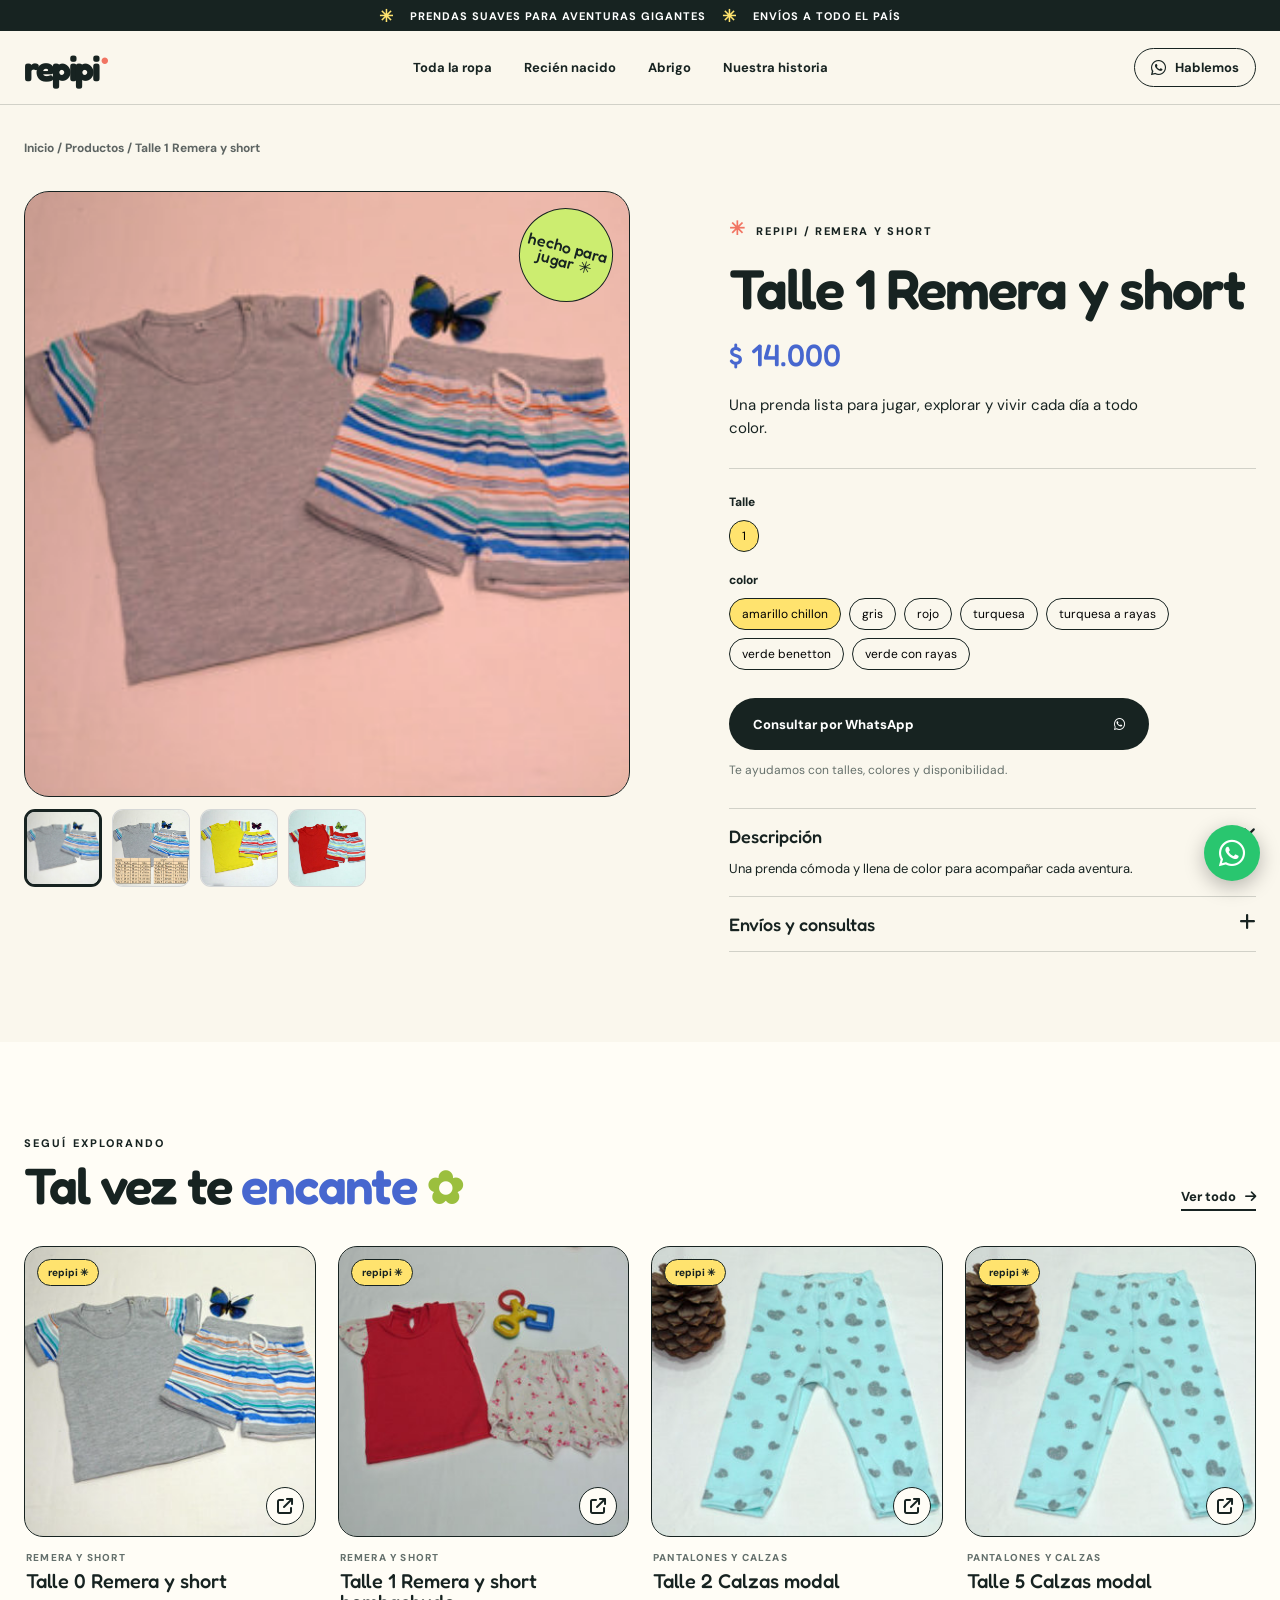
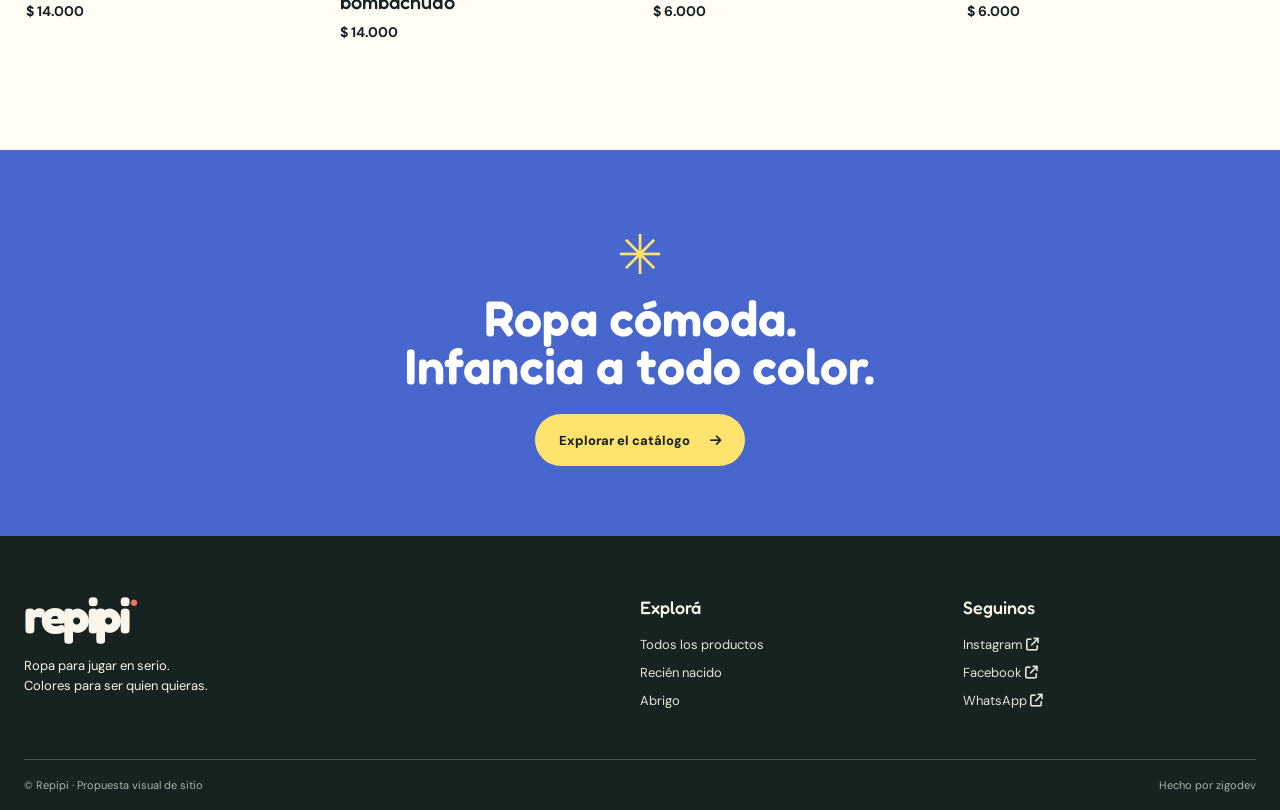
==== producto.html @ 1d5a25e4 "Build playful Repipi storefront prototype" ====
<!doctype html><html lang="es"><head><meta charset="utf-8"><meta name="viewport" content="width=device-width, initial-scale=1"><meta name="description" content="Descubrí cada detalle de los productos Repipi, indumentaria cómoda y divertida para los más peques."><meta property="og:title" content="Detalle de producto · Repipi"><title>Detalle de producto · Repipi</title><link rel="preconnect" href="https://fonts.googleapis.com"><link rel="preconnect" href="https://fonts.gstatic.com" crossorigin><link href="https://fonts.googleapis.com/css2?family=DM+Sans:wght@400;500;600;700&family=Fredoka:wght@400;500;600;700&display=swap" rel="stylesheet"><link rel="stylesheet" href="https://cdnjs.cloudflare.com/ajax/libs/font-awesome/6.6.0/css/all.min.css"><link rel="stylesheet" href="styles.css"><script src="products.js" defer></script><script src="main.js" defer></script></head><body data-page="product">
<div class="announcement"><span>✳</span> Prendas suaves para aventuras gigantes <span>✳</span> Envíos a todo el país</div><header class="site-header"><a class="wordmark" href="index.html" aria-label="Repipi, inicio">repipi<span>●</span></a><nav class="desktop-nav" aria-label="Navegación principal"><a href="productos.html">Toda la ropa</a><a href="productos.html?categoria=Recién%20nacido">Recién nacido</a><a href="productos.html?categoria=Abrigo">Abrigo</a><a href="index.html#nosotros">Nuestra historia</a></nav><div class="header-actions"><a class="header-whatsapp" href="https://wa.me/5491153770927" target="_blank" rel="noopener noreferrer"><i class="fa-brands fa-whatsapp" aria-hidden="true"></i><span>Hablemos</span></a><button class="menu-toggle" type="button" aria-label="Abrir menú" aria-expanded="false"><i class="fa-solid fa-bars" aria-hidden="true"></i></button></div></header><nav class="mobile-nav" aria-label="Menú móvil" hidden><a href="productos.html">Toda la ropa</a><a href="productos.html?categoria=Recién%20nacido">Recién nacido</a><a href="productos.html?categoria=Abrigo">Abrigo</a><a href="index.html#nosotros">Nuestra historia</a></nav>
<main><section class="product-detail wrap"><p class="breadcrumbs fade-in"><a href="index.html">Inicio</a> / <a href="productos.html">Productos</a> / <span id="crumb-name">Detalle</span></p><div class="detail-layout"><div class="detail-gallery fade-in"><div class="main-image-frame"><img id="main-product-image" src="assets/hero-conjunto.jpg" alt="Producto Repipi"><span class="gallery-sticker">hecho para<br>jugar ✳</span></div><div class="thumb-row" id="gallery-thumbs"></div></div><div class="detail-copy fade-in"><div class="detail-eyebrow"><span>✳</span> REPIPI / <span id="product-category">BEBÉS</span></div><h1 id="product-name">Conjunto remera y short</h1><p class="detail-price" id="product-price">$14.000</p><p class="detail-intro">Una prenda lista para jugar, explorar y vivir cada día a todo color.</p><div id="product-options" class="product-options"></div><div class="detail-actions"><a class="btn btn-dark" id="inquire-link" href="https://wa.me/5491153770927" target="_blank" rel="noopener noreferrer">Consultar por WhatsApp <i class="fa-brands fa-whatsapp" aria-hidden="true"></i></a><p>Te ayudamos con talles, colores y disponibilidad.</p></div><div class="detail-accordions"><details open><summary>Descripción <i class="fa-solid fa-plus" aria-hidden="true"></i></summary><p id="product-description">Prenda cómoda y colorida para los más peques.</p></details><details><summary>Envíos y consultas <i class="fa-solid fa-plus" aria-hidden="true"></i></summary><p>Consultanos por WhatsApp para conocer las opciones de envío a todo el país y confirmar disponibilidad.</p></details></div></div></div></section><section class="related-section section-pad"><div class="wrap"><div class="section-heading fade-in"><div><p class="eyebrow">SEGUÍ EXPLORANDO</p><h2>Tal vez te <span>encante</span> <span class="asterisk">✿</span></h2></div><a class="text-link" href="productos.html">Ver todo <i class="fa-solid fa-arrow-right" aria-hidden="true"></i></a></div><div class="product-grid related-grid" id="related-products"></div></div></section><section class="product-cta"><div class="wrap fade-in"><span>✳</span><h2>Ropa cómoda.<br>Infancia a todo color.</h2><a class="btn btn-yellow" href="productos.html">Explorar el catálogo <i class="fa-solid fa-arrow-right" aria-hidden="true"></i></a></div></section></main>
<footer class="site-footer"><div class="wrap footer-main"><div><a class="wordmark footer-wordmark" href="index.html">repipi<span>●</span></a><p>Ropa para jugar en serio.<br>Colores para ser quien quieras.</p></div><div><strong>Explorá</strong><a href="productos.html">Todos los productos</a><a href="productos.html?categoria=Recién%20nacido">Recién nacido</a><a href="productos.html?categoria=Abrigo">Abrigo</a></div><div><strong>Seguinos</strong><a href="https://www.instagram.com/repipibebes/" target="_blank" rel="noopener noreferrer">Instagram <i class="fa-solid fa-arrow-up-right-from-square" aria-hidden="true"></i></a><a href="https://www.facebook.com/repipibebes/" target="_blank" rel="noopener noreferrer">Facebook <i class="fa-solid fa-arrow-up-right-from-square" aria-hidden="true"></i></a><a href="https://wa.me/5491153770927" target="_blank" rel="noopener noreferrer">WhatsApp <i class="fa-solid fa-arrow-up-right-from-square" aria-hidden="true"></i></a></div></div><div class="wrap footer-bottom"><span>© Repipi · Propuesta visual de sitio</span><span>Hecho por <a href="https://zigodev.com.ar" target="_blank" rel="noopener noreferrer">zigodev</a></span></div></footer><a class="floating-wa" href="https://wa.me/5491153770927" target="_blank" rel="noopener noreferrer" aria-label="Consultar a Repipi por WhatsApp"><i class="fa-brands fa-whatsapp" aria-hidden="true"></i></a></body></html>
---- styles.css ----
:root{--ink:#172321;--cream:#faf7ed;--paper:#fffdf6;--coral:#f17462;--pink:#ffc5bc;--yellow:#ffe36e;--lime:#cced70;--aqua:#a8e7e2;--blue:#4767cf;--line:rgba(23,35,33,.18);--font-display:'Fredoka',sans-serif;--font-body:'DM Sans',sans-serif}*{box-sizing:border-box}html{scroll-behavior:smooth}body{margin:0;background:var(--cream);color:var(--ink);font-family:var(--font-body);overflow-x:hidden}img{display:block;max-width:100%}a{color:inherit;text-decoration:none}button,input,select{font:inherit}button{cursor:pointer}h1,h2,h3,p{margin-top:0}.wrap{width:min(100% - 48px,1280px);margin-inline:auto}.sr-only{position:absolute;width:1px;height:1px;padding:0;margin:-1px;overflow:hidden;clip:rect(0,0,0,0);white-space:nowrap;border:0}.announcement{height:31px;display:flex;align-items:center;justify-content:center;gap:16px;background:var(--ink);color:#fff;font-size:11px;font-weight:700;letter-spacing:.09em;text-transform:uppercase}.announcement span{color:var(--yellow);font-size:17px}.site-header{height:74px;display:flex;align-items:center;justify-content:space-between;padding:0 max(24px,calc((100vw - 1280px)/2));background:var(--cream);position:relative;z-index:30;border-bottom:1px solid var(--line)}.wordmark{font:700 35px/.8 var(--font-display);letter-spacing:-.07em}.wordmark span{color:var(--coral);font-size:15px;vertical-align:top;margin-left:2px}.desktop-nav{display:flex;gap:32px;align-items:center}.desktop-nav a{font-size:13px;font-weight:700;transition:color .2s}.desktop-nav a:hover,.desktop-nav a.active{color:#db5c4f}.header-actions{display:flex;align-items:center;gap:18px}.header-whatsapp{border:1.5px solid var(--ink);padding:10px 16px;border-radius:100px;display:flex;gap:9px;align-items:center;font-size:13px;font-weight:700;transition:background .2s,color .2s}.header-whatsapp:hover{background:var(--ink);color:#fff}.header-whatsapp i{font-size:17px}.menu-toggle{display:none;border:0;background:none;font-size:22px;padding:6px}.mobile-nav{display:none}.hero{background:#f8f5e9}.hero-main{min-height:min(620px,calc(100svh - 146px));display:grid;grid-template-columns:52% 48%;align-items:center;position:relative}.hero-copy{position:relative;z-index:2;padding:25px 0 40px}.eyebrow{font-weight:800;letter-spacing:.19em;font-size:11px;margin-bottom:22px}.spark{font-size:23px;color:var(--coral);vertical-align:middle;margin-right:7px}.hero h1{font:600 78px/.93 var(--font-display);letter-spacing:-.045em;margin:0 0 22px}.hero h1 em{font-style:normal;color:var(--coral);position:relative}.hero h1 em:after{content:'';position:absolute;left:0;right:0;bottom:1px;border-bottom:5px solid var(--ink);border-radius:50%;transform:rotate(-3deg)}.hero-period{color:var(--blue)}.hero-desc{max-width:440px;font-size:17px;line-height:1.48;margin-bottom:25px}.hero-buttons{display:flex;align-items:center;gap:27px}.btn{min-height:52px;padding:0 24px;border-radius:100px;display:inline-flex;align-items:center;justify-content:center;gap:20px;font-size:13px;font-weight:800;white-space:nowrap;transition:transform .2s,box-shadow .2s}.btn:hover{transform:translateY(-3px);box-shadow:0 6px 0 rgba(23,35,33,.17)}.btn-dark{background:var(--ink);color:#fff}.btn-outline{border:2px solid var(--ink)}.btn-yellow{background:var(--yellow);color:var(--ink)}.text-link{font-size:13px;font-weight:800;border-bottom:2px solid var(--ink);padding-bottom:4px;display:inline-flex;gap:9px;align-items:center}.text-link:hover{color:#db5c4f;border-color:#db5c4f}.hero-art{height:100%;min-height:500px;position:relative;isolation:isolate}.sunburst{position:absolute;inset:8% 5% 8% 4%;background:var(--lime);border-radius:51% 49% 48% 52%/45% 55% 45% 55%;transform:rotate(-12deg)}.sunburst:before{content:'';position:absolute;inset:17px;border:2px dashed var(--ink);border-radius:inherit;opacity:.35}.hero-photo{position:absolute;background:white;padding:12px 12px 38px;box-shadow:11px 13px 0 var(--ink);border:2px solid var(--ink);z-index:1}.hero-photo img{width:100%;height:100%;object-fit:cover}.hero-photo-main{width:54%;height:61%;top:11%;left:16%;transform:rotate(-8deg)}.hero-photo-small{width:34%;height:42%;top:36%;right:5%;transform:rotate(11deg)}.round-sticker{position:absolute;z-index:3;width:128px;height:128px;display:flex;align-items:center;justify-content:center;flex-direction:column;text-align:center;border:2px solid var(--ink);border-radius:50%;background:var(--yellow);bottom:9%;left:9%;transform:rotate(-15deg);font:500 17px/1.02 var(--font-display)}.round-sticker strong{font-size:20px}.round-sticker span{color:var(--coral)}.hero-orbit{position:absolute;z-index:4;font:700 76px/1 var(--font-display)}.orbit-one{color:var(--coral);top:5%;right:6%;transform:rotate(20deg)}.orbit-two{color:var(--blue);bottom:2%;right:25%;font-size:50px}.ticker{height:42px;background:var(--coral);border-block:2px solid var(--ink);overflow:hidden;display:flex;align-items:center}.ticker-track{display:flex;width:max-content;animation:marquee 30s linear infinite}.ticker-copy{flex:none;white-space:nowrap;font:600 18px/1 var(--font-display);letter-spacing:.08em}.ticker-copy span{margin:0 23px;color:var(--yellow)}@keyframes marquee{to{transform:translateX(-50%)}}.section-pad{padding-block:94px}.section-heading{display:flex;justify-content:space-between;align-items:end;gap:20px;margin-bottom:35px}.section-heading .eyebrow{margin-bottom:10px}.section-heading h2,.catalog-top h2{font:600 51px/1 var(--font-display);letter-spacing:-.035em;margin:0}.section-heading h2 span:not(.asterisk){color:var(--blue)}.asterisk{font-size:45px;color:#9bbf3e}.asterisk.coral{color:var(--coral)}.category-section{background:var(--paper)}.category-grid{display:grid;grid-template-columns:repeat(4,1fr);gap:15px}.category-card{height:280px;border:2px solid var(--ink);border-radius:22px;padding:21px;position:relative;overflow:hidden;transition:transform .25s,box-shadow .25s}.category-card:hover{transform:translateY(-7px) rotate(-1deg);box-shadow:6px 7px 0 var(--ink)}.cat-bebes{background:var(--aqua)}.cat-nacido{background:var(--pink)}.cat-abrigo{background:var(--lime)}.cat-accesorios{background:var(--yellow)}.category-number{font-size:11px;font-weight:800}.category-icon{position:absolute;font:600 153px/1 var(--font-display);right:2px;top:34px;opacity:.55;transform:rotate(-14deg)}.category-name{position:absolute;bottom:22px;left:20px;font:600 37px/.9 var(--font-display);letter-spacing:-.03em}.category-arrow{position:absolute;right:19px;bottom:22px;border:1.5px solid var(--ink);width:32px;height:32px;border-radius:50%;display:grid;place-items:center;font-size:12px}.featured-section{background:#f4f0e3}.section-sidecopy{font-size:14px;line-height:1.4;margin:0}.product-grid{display:grid;grid-template-columns:repeat(4,1fr);gap:22px}.product-card{min-width:0}.product-media{aspect-ratio:1/1;position:relative;border-radius:19px;overflow:hidden;border:1.5px solid var(--ink);background:var(--paper);transition:transform .25s,box-shadow .25s}.product-card:hover .product-media{transform:translateY(-5px);box-shadow:5px 6px 0 var(--ink)}.product-media img{width:100%;height:100%;object-fit:contain;mix-blend-mode:multiply}.product-badge{position:absolute;z-index:1;top:12px;left:12px;border-radius:100px;background:var(--yellow);font-size:10px;font-weight:800;padding:6px 10px;border:1px solid var(--ink)}.product-quick{position:absolute;right:11px;bottom:11px;width:38px;height:38px;border:1.5px solid var(--ink);background:var(--paper);border-radius:50%;display:grid;place-items:center;transition:background .2s}.product-card:hover .product-quick{background:var(--yellow)}.product-info{padding:14px 2px}.product-info small{display:block;text-transform:uppercase;letter-spacing:.12em;font-size:10px;font-weight:800;color:#64706c;margin-bottom:7px}.product-info h3{font:500 20px/1.05 var(--font-display);margin-bottom:8px}.product-info strong{font-size:14px}.center-cta{text-align:center;margin-top:30px}.manifesto{background:var(--aqua)}.manifesto-layout{display:grid;grid-template-columns:1fr 1fr;gap:10%;align-items:center}.manifesto-art{height:525px;position:relative;display:flex;align-items:center;justify-content:center}.manifesto-art:before{content:'';position:absolute;width:82%;height:84%;background:var(--yellow);border-radius:53% 47% 64% 36%;border:2px solid var(--ink);transform:rotate(-8deg)}.manifesto-art img{position:relative;width:73%;height:70%;object-fit:cover;border:2px solid var(--ink);border-radius:18px;transform:rotate(6deg);box-shadow:11px 12px 0 var(--ink)}.manifesto-splash{position:absolute;font:600 130px/1 var(--font-display);top:0;left:0;color:var(--blue);z-index:3}.manifesto-label{position:absolute;z-index:3;background:var(--coral);border:2px solid var(--ink);padding:15px 17px;bottom:25px;left:5%;transform:rotate(-8deg);font:500 20px/1 var(--font-display)}.manifesto-label span{color:var(--yellow)}.manifesto-copy h2{font:600 64px/.94 var(--font-display);letter-spacing:-.04em;margin-bottom:27px}.manifesto-copy h2 em{font-style:normal;color:var(--blue)}.manifesto-copy>p:not(.eyebrow){max-width:465px;font-size:17px;line-height:1.55}.manifesto-points{display:flex;gap:40px;border-top:1px solid var(--ink);padding-top:20px;margin:25px 0}.manifesto-points div{display:grid;grid-template-columns:auto 1fr;column-gap:10px}.manifesto-points span{grid-row:span 2;font:500 30px/1 var(--font-display);color:var(--coral)}.manifesto-points strong{font-size:14px}.manifesto-points small{font-size:12px}.benefits{background:var(--paper);padding-block:45px}.benefits-grid{display:grid;grid-template-columns:repeat(3,1fr);gap:20px}.benefit{display:flex;gap:16px;align-items:center;padding-right:20px;border-right:1px solid var(--line)}.benefit:last-child{border:0}.benefit i{font-size:29px}.benefit strong{font:500 21px var(--font-display)}.benefit p{font-size:13px;margin:2px 0 0}.last-cta{background:var(--blue);color:#fff;text-align:center;position:relative;overflow:hidden}.last-cta .wrap{position:relative}.last-cta h2{font:600 72px/.9 var(--font-display);letter-spacing:-.04em;margin:0 0 26px}.last-cta h2 em{color:var(--yellow);font-style:normal}.cta-doodle,.cta-flower{position:absolute;font:500 130px/1 var(--font-display);color:var(--coral)}.cta-doodle{left:8%;top:15%}.cta-flower{right:8%;bottom:5%;color:var(--lime)}.site-footer{background:var(--ink);color:#f8f5ea;padding-top:60px}.footer-main{display:grid;grid-template-columns:2fr 1fr 1fr;gap:30px;padding-bottom:50px}.footer-wordmark{font-size:49px}.footer-main p{font-size:13px;line-height:1.5;margin:18px 0 0}.footer-main>div:not(:first-child){display:flex;flex-direction:column;align-items:start;gap:11px}.footer-main strong{font:500 18px var(--font-display);margin-bottom:7px}.footer-main a:not(.wordmark){font-size:13px;color:#e0e6d8}.footer-main a:hover,.footer-bottom a:hover{color:var(--yellow)}.footer-bottom{border-top:1px solid #48514d;display:flex;justify-content:space-between;padding-block:18px;font-size:11px;color:#a9b3a9}.floating-wa{position:fixed;z-index:100;right:20px;bottom:19px;background:#29c66f;color:white;width:56px;height:56px;border-radius:50%;display:grid;place-items:center;font-size:30px;box-shadow:0 6px 20px #0004;transition:transform .2s}.floating-wa:hover{transform:scale(1.08)}.fade-in{opacity:0;transform:translateY(22px);transition:opacity .6s ease,transform .6s ease}.fade-in.visible{opacity:1;transform:translateY(0)}.catalog-hero{background:var(--pink);padding:37px 0 58px;position:relative;overflow:hidden}.catalog-hero .wrap{position:relative}.breadcrumbs{font-size:12px;font-weight:700;color:#5d6462;margin:0 0 52px}.breadcrumbs a:hover{text-decoration:underline}.catalog-hero .eyebrow{margin-bottom:12px}.catalog-hero h1{font:600 73px/.95 var(--font-display);letter-spacing:-.04em;margin:0 0 15px}.catalog-hero h1 em{font-style:normal;color:var(--blue)}.catalog-hero p:last-child{font-size:16px;margin:0}.catalog-decoration{position:absolute;right:7%;top:5px;font:600 240px/1 var(--font-display);color:var(--coral);transform:rotate(15deg)}.catalog-section{background:var(--cream)}.catalog-top{display:flex;justify-content:space-between;align-items:end;margin-bottom:25px}.catalog-top h2{font-size:38px}.catalog-top h2 span{color:var(--coral)}.small-label{font-size:11px;font-weight:800;letter-spacing:.14em}.result-count{font-size:13px;font-weight:700}.catalog-tools{border-top:1px solid var(--line);padding-top:23px;margin-bottom:28px;display:flex;flex-direction:column;gap:24px}.filter-pills{display:flex;gap:8px;flex-wrap:wrap}.filter-pill{border:1.5px solid var(--ink);border-radius:100px;background:transparent;padding:9px 15px;font-size:12px;font-weight:800;transition:background .2s,color .2s}.filter-pill:hover,.filter-pill.active{background:var(--ink);color:white}.search-sort{display:flex;justify-content:space-between;gap:15px}.search-field,.sort-field{height:44px;display:flex;align-items:center;gap:9px;border:1.5px solid var(--ink);border-radius:11px;background:#fff;padding:0 13px}.search-field{width:min(100%,360px)}.search-field input{border:0;outline:0;background:transparent;width:100%;font-size:13px}.sort-field{position:relative}.sort-field select{border:0;outline:0;background:transparent;appearance:none;padding-right:18px;font-size:12px;font-weight:700;cursor:pointer}.sort-field i{position:absolute;right:12px;font-size:10px;pointer-events:none}.catalog-grid{row-gap:32px}.empty-state{text-align:center;padding:70px 20px;font:500 23px var(--font-display)}.empty-state span{color:var(--coral)}.catalog-end{background:var(--lime);padding:65px 0;text-align:center}.catalog-end span{font:600 50px var(--font-display);color:var(--blue)}.catalog-end h2{font:600 45px var(--font-display);margin:8px 0}.catalog-end p{font-size:15px}.product-detail{padding-top:35px;padding-bottom:90px}.product-detail .breadcrumbs{margin-bottom:35px}.detail-layout{display:grid;grid-template-columns:1.07fr .93fr;gap:8%;align-items:start}.main-image-frame{aspect-ratio:1/1;background:var(--pink);border:1.5px solid var(--ink);border-radius:25px;position:relative;overflow:hidden}.main-image-frame img{width:100%;height:100%;object-fit:contain;mix-blend-mode:multiply}.gallery-sticker{position:absolute;right:16px;top:16px;width:94px;height:94px;border-radius:50%;background:var(--lime);border:1.5px solid var(--ink);display:grid;place-items:center;text-align:center;transform:rotate(15deg);font:500 16px/.95 var(--font-display)}.thumb-row{display:flex;gap:10px;margin-top:12px;flex-wrap:wrap}.thumb-row button{width:78px;height:78px;padding:0;background:#fff;border:1.5px solid var(--line);border-radius:11px;overflow:hidden}.thumb-row button.active{border:3px solid var(--ink)}.thumb-row img{width:100%;height:100%;object-fit:contain}.detail-copy{padding-top:25px}.detail-eyebrow{font-size:11px;font-weight:800;letter-spacing:.15em;margin-bottom:20px}.detail-eyebrow span:first-child{color:var(--coral);font-size:19px;margin-right:5px}.detail-copy h1{font:600 56px/.99 var(--font-display);letter-spacing:-.035em;margin:0 0 20px}.detail-price{font:500 31px var(--font-display);color:var(--blue);margin-bottom:21px}.detail-intro{font-size:15px;line-height:1.5;max-width:430px}.product-options{border-top:1px solid var(--line);margin:29px 0 28px;padding-top:25px}.option-group{margin-bottom:20px}.option-group label{display:block;font-size:12px;font-weight:800;margin-bottom:10px}.option-list{display:flex;flex-wrap:wrap;gap:8px}.option-chip{border:1.5px solid var(--ink);background:transparent;border-radius:100px;padding:7px 12px;font-size:12px}.option-chip.selected,.option-chip:hover{background:var(--yellow)}.detail-actions .btn{width:100%;max-width:420px;justify-content:space-between}.detail-actions p{font-size:12px;color:#66716c;margin:12px 0 30px}.detail-accordions{border-top:1px solid var(--line)}.detail-accordions details{border-bottom:1px solid var(--line);padding:16px 0}.detail-accordions summary{list-style:none;display:flex;justify-content:space-between;cursor:pointer;font:500 18px var(--font-display)}.detail-accordions summary::-webkit-details-marker{display:none}.detail-accordions details[open] summary i{transform:rotate(45deg)}.detail-accordions details p{font-size:13px;line-height:1.55;max-width:500px;margin:12px 0 0}.related-section{background:var(--paper)}.product-cta{background:var(--blue);color:white;text-align:center;padding:70px 0}.product-cta span{font:500 55px var(--font-display);color:var(--yellow)}.product-cta h2{font:600 50px/.95 var(--font-display);margin:7px 0 25px}
@media(max-width:1024px){.desktop-nav{gap:15px}.desktop-nav a{font-size:12px}.hero h1{font-size:64px}.hero-desc{font-size:15px}.hero-art{min-height:440px}.product-grid{gap:15px}.category-card{height:230px}.category-name{font-size:30px}.section-heading h2{font-size:44px}.manifesto-copy h2{font-size:54px}}
@media(max-width:768px){.wrap{width:min(100% - 36px,620px)}.site-header{height:64px;padding:0 18px}.wordmark{font-size:32px}.desktop-nav{display:none}.menu-toggle{display:block}.header-whatsapp{padding:8px 12px}.mobile-nav:not([hidden]){display:flex;position:absolute;z-index:25;top:95px;left:0;right:0;background:var(--cream);border-bottom:2px solid var(--ink);flex-direction:column;padding:20px 24px;gap:18px;box-shadow:0 9px 14px #0002}.mobile-nav a{font:500 19px var(--font-display)}.hero-main{min-height:0;grid-template-columns:1fr;display:flex;flex-direction:column;justify-content:space-evenly;padding-top:22px;padding-bottom:24px;height:calc(100svh - 137px);max-height:680px}.hero-copy{padding:0;align-self:stretch}.hero .eyebrow{margin-bottom:9px;font-size:9px}.hero h1{font-size:47px;margin-bottom:9px}.hero-desc{font-size:13px;line-height:1.38;max-width:390px;margin-bottom:14px}.hero-buttons{gap:18px}.hero .btn{min-height:42px;padding:0 17px;font-size:11px;gap:10px}.hero .text-link{font-size:11px}.hero-art{min-height:0;height:235px;width:min(100%,420px);align-self:center}.sunburst{inset:3% 14% 0 14%}.hero-photo-main{width:45%;height:76%;top:5%;left:24%;padding:7px 7px 20px;box-shadow:6px 7px 0 var(--ink)}.hero-photo-small{width:29%;height:57%;top:26%;right:10%;padding:6px 6px 15px;box-shadow:5px 6px 0 var(--ink)}.round-sticker{width:75px;height:75px;font-size:10px;bottom:0;left:12%}.round-sticker strong{font-size:12px}.hero-orbit{font-size:40px}.orbit-two{font-size:30px}.ticker{height:42px}.section-pad{padding-block:70px}.section-heading h2{font-size:39px}.category-grid{grid-template-columns:repeat(2,1fr)}.category-card{height:215px}.product-grid{grid-template-columns:repeat(2,1fr);gap:14px}.manifesto-layout{grid-template-columns:1fr;gap:30px}.manifesto-art{height:390px}.manifesto-copy h2{font-size:52px}.benefits-grid{grid-template-columns:1fr;gap:22px}.benefit{border-right:0;border-bottom:1px solid var(--line);padding-bottom:20px}.benefit:last-child{border:0;padding-bottom:0}.last-cta h2{font-size:56px}.cta-doodle,.cta-flower{font-size:75px;opacity:.6}.footer-main{grid-template-columns:1.5fr 1fr;gap:35px}.footer-main>div:first-child{grid-column:1/-1}.catalog-hero h1{font-size:55px}.catalog-decoration{font-size:160px;right:-3%;top:34px}.detail-layout{grid-template-columns:1fr;gap:28px}.detail-copy{padding-top:0}.detail-copy h1{font-size:48px}}
@media(max-width:480px){.announcement{font-size:9px;gap:8px}.announcement span{font-size:14px}.header-whatsapp span{display:none}.header-whatsapp{border:0;padding:5px;font-size:20px}.hero-main{height:calc(100svh - 137px);max-height:610px;min-height:470px}.hero h1{font-size:42px}.hero-art{height:205px}.hero-desc{font-size:12.5px}.section-heading{align-items:start;flex-direction:column;gap:15px}.section-heading h2{font-size:35px}.category-card{height:190px;padding:14px}.category-name{font-size:26px;left:14px;bottom:15px}.category-icon{font-size:105px}.category-arrow{width:27px;height:27px;right:12px;bottom:15px}.product-info h3{font-size:17px}.product-info strong{font-size:13px}.section-sidecopy{display:none}.manifesto-art{height:310px}.manifesto-label{font-size:15px}.manifesto-splash{font-size:80px}.manifesto-copy h2{font-size:46px}.manifesto-copy>p:not(.eyebrow){font-size:15px}.manifesto-points{gap:16px}.manifesto-points small{font-size:10px}.last-cta h2{font-size:44px}.footer-main{grid-template-columns:1fr 1fr;gap:25px}.footer-wordmark{font-size:44px}.footer-bottom{gap:10px}.catalog-hero{padding:26px 0 48px}.catalog-hero .breadcrumbs{margin-bottom:43px}.catalog-hero h1{font-size:45px}.catalog-hero p:last-child{font-size:14px;max-width:290px}.catalog-decoration{font-size:105px;top:60px;right:0}.catalog-top{align-items:start;gap:12px}.catalog-top h2{font-size:31px}.result-count{white-space:nowrap;font-size:11px}.search-sort{flex-direction:column}.search-field{width:100%}.sort-field{width:max-content}.catalog-grid{row-gap:22px}.detail-copy h1{font-size:42px}.product-detail{padding-bottom:60px}.main-image-frame{border-radius:17px}.gallery-sticker{width:70px;height:70px;font-size:12px}.product-cta h2{font-size:39px}}
@media(max-height:680px) and (max-width:768px){.hero-main{min-height:0}.hero-art{height:155px}.hero h1{font-size:38px}.hero-desc{margin-bottom:9px}.hero .eyebrow{margin-bottom:5px}.hero-photo-main{height:86%}.hero-photo-small{height:61%}}
@media(prefers-reduced-motion:reduce){html{scroll-behavior:auto}.fade-in{opacity:1;transform:none;transition:none}.ticker-track{animation:none}.btn,.category-card,.product-media,.floating-wa{transition:none}}
@media(max-width:480px){.catalog-decoration{font-size:85px;top:-2px;right:2px;opacity:.75}}
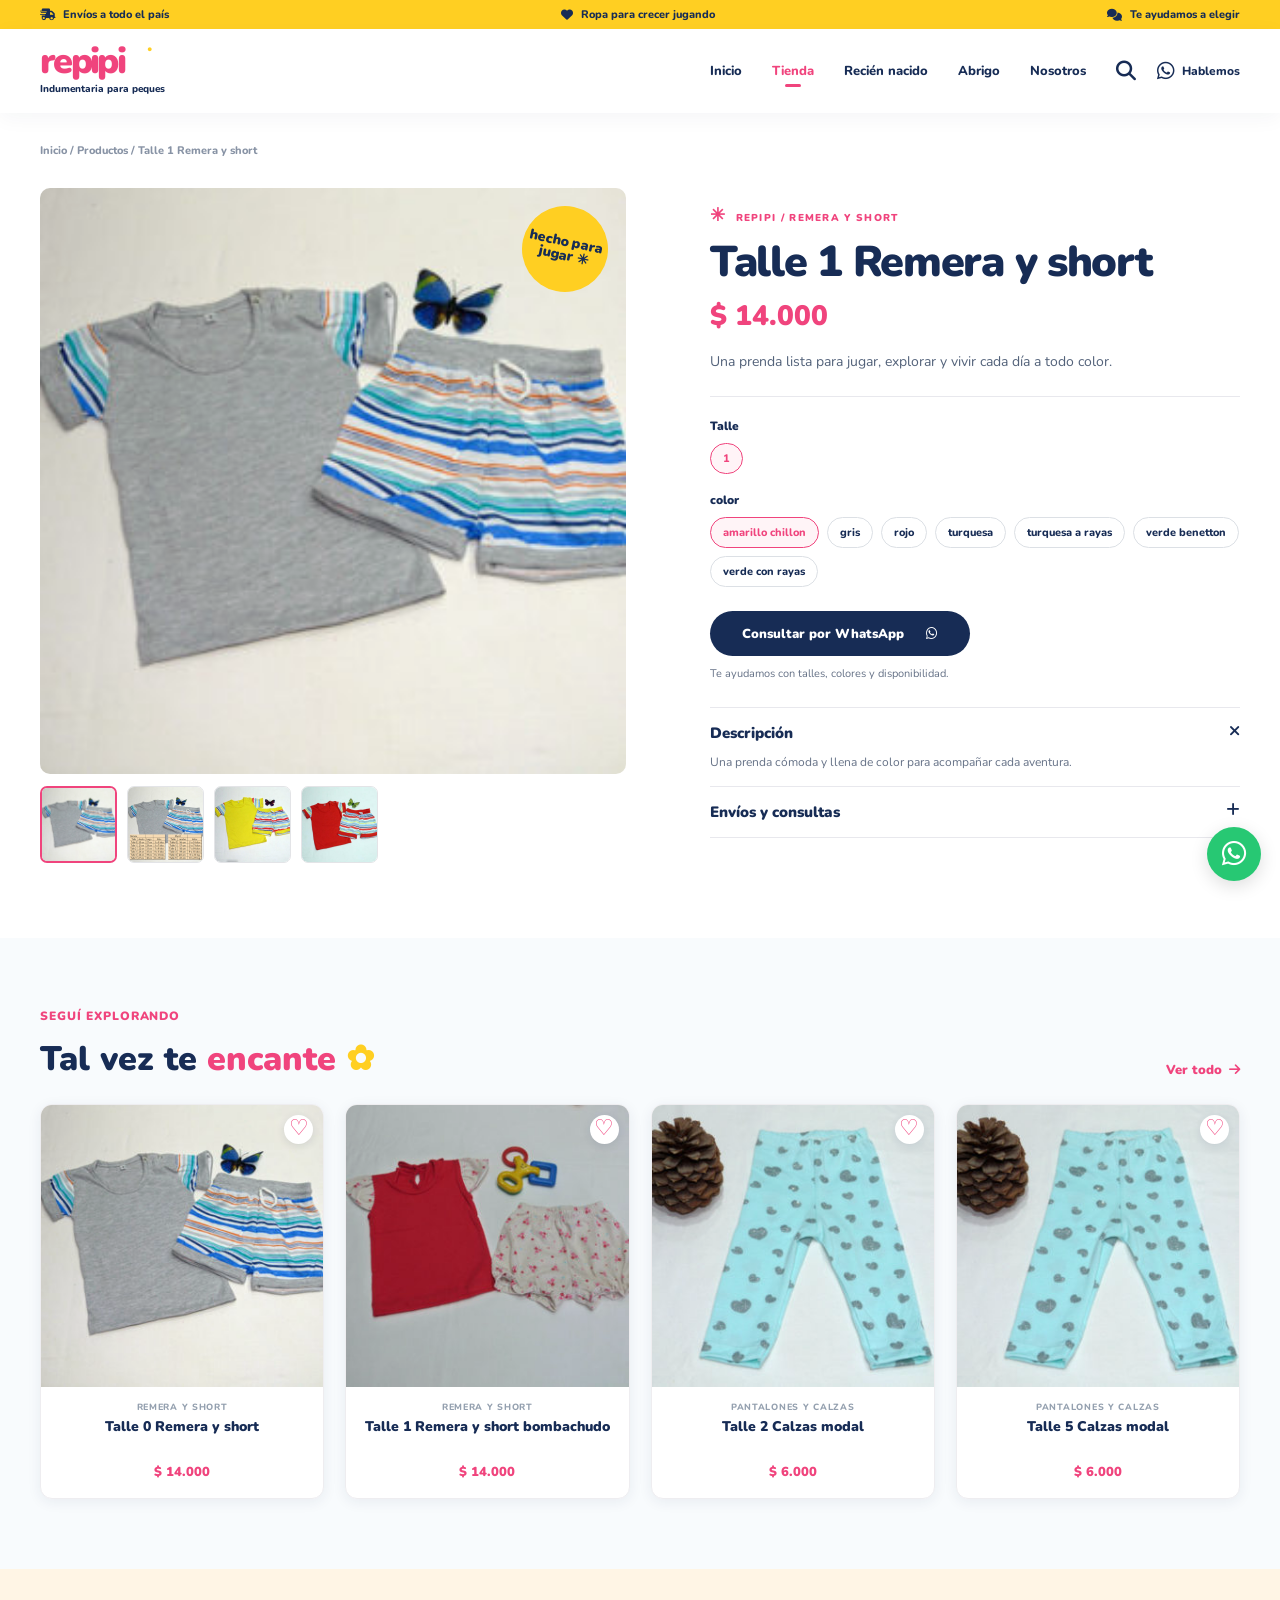
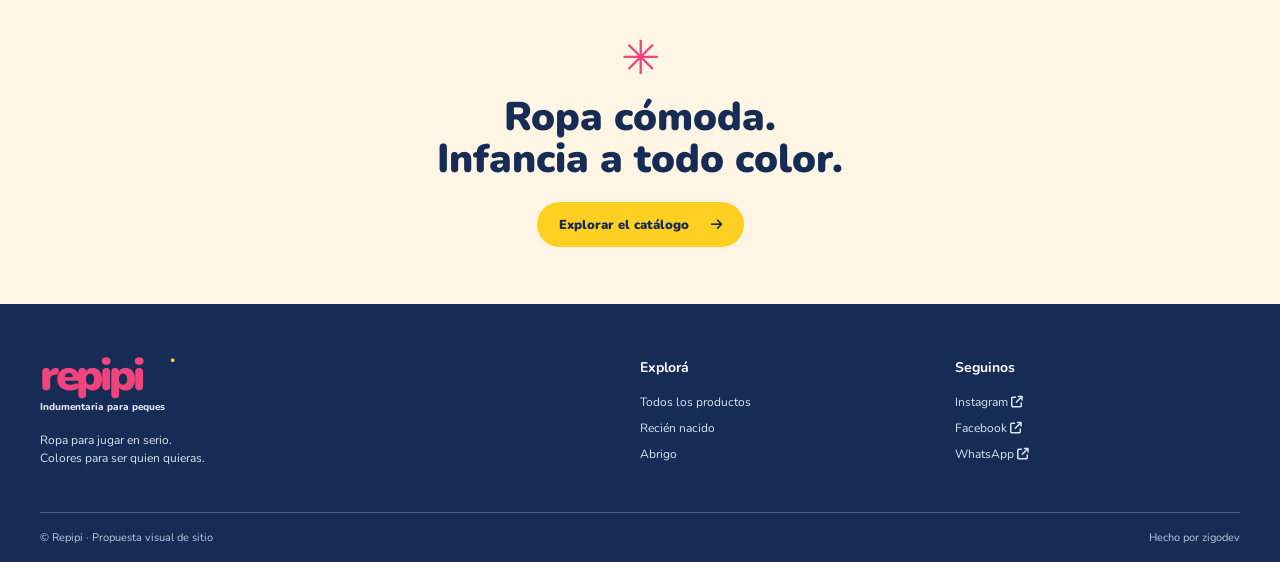
==== commit 864e4800: "Restyle Repipi prototype from kids fashion reference" ====
--- a/producto.html
+++ b/producto.html
@@ -1,4 +1,6 @@
-<!doctype html><html lang="es"><head><meta charset="utf-8"><meta name="viewport" content="width=device-width, initial-scale=1"><meta name="description" content="Descubrí cada detalle de los productos Repipi, indumentaria cómoda y divertida para los más peques."><meta property="og:title" content="Detalle de producto · Repipi"><title>Detalle de producto · Repipi</title><link rel="preconnect" href="https://fonts.googleapis.com"><link rel="preconnect" href="https://fonts.gstatic.com" crossorigin><link href="https://fonts.googleapis.com/css2?family=DM+Sans:wght@400;500;600;700&family=Fredoka:wght@400;500;600;700&display=swap" rel="stylesheet"><link rel="stylesheet" href="https://cdnjs.cloudflare.com/ajax/libs/font-awesome/6.6.0/css/all.min.css"><link rel="stylesheet" href="styles.css"><script src="products.js" defer></script><script src="main.js" defer></script></head><body data-page="product">
-<div class="announcement"><span>✳</span> Prendas suaves para aventuras gigantes <span>✳</span> Envíos a todo el país</div><header class="site-header"><a class="wordmark" href="index.html" aria-label="Repipi, inicio">repipi<span>●</span></a><nav class="desktop-nav" aria-label="Navegación principal"><a href="productos.html">Toda la ropa</a><a href="productos.html?categoria=Recién%20nacido">Recién nacido</a><a href="productos.html?categoria=Abrigo">Abrigo</a><a href="index.html#nosotros">Nuestra historia</a></nav><div class="header-actions"><a class="header-whatsapp" href="https://wa.me/5491153770927" target="_blank" rel="noopener noreferrer"><i class="fa-brands fa-whatsapp" aria-hidden="true"></i><span>Hablemos</span></a><button class="menu-toggle" type="button" aria-label="Abrir menú" aria-expanded="false"><i class="fa-solid fa-bars" aria-hidden="true"></i></button></div></header><nav class="mobile-nav" aria-label="Menú móvil" hidden><a href="productos.html">Toda la ropa</a><a href="productos.html?categoria=Recién%20nacido">Recién nacido</a><a href="productos.html?categoria=Abrigo">Abrigo</a><a href="index.html#nosotros">Nuestra historia</a></nav>
+<!doctype html><html lang="es"><head><meta charset="utf-8"><meta name="viewport" content="width=device-width, initial-scale=1"><meta name="description" content="Descubrí cada detalle de los productos Repipi, indumentaria cómoda y divertida para los más peques."><meta property="og:title" content="Detalle de producto · Repipi"><title>Detalle de producto · Repipi</title><link rel="preconnect" href="https://fonts.googleapis.com"><link rel="preconnect" href="https://fonts.gstatic.com" crossorigin><link href="https://fonts.googleapis.com/css2?family=Nunito:wght@400;500;600;700;800;900&display=swap" rel="stylesheet"><link rel="stylesheet" href="https://cdnjs.cloudflare.com/ajax/libs/font-awesome/6.6.0/css/all.min.css"><link rel="stylesheet" href="styles.css"><script src="products.js" defer></script><script src="main.js" defer></script></head><body data-page="product">
+<div class="announcement"><span><i class="fa-solid fa-truck-fast" aria-hidden="true"></i> Envíos a todo el país</span><span><i class="fa-solid fa-heart" aria-hidden="true"></i> Ropa para crecer jugando</span><span><i class="fa-solid fa-comments" aria-hidden="true"></i> Te ayudamos a elegir</span></div>
+<header class="site-header"><a class="wordmark" href="index.html" aria-label="Repipi, inicio">repipi<span>●</span><small>Indumentaria para peques</small></a><nav class="desktop-nav" aria-label="Navegación principal"><a href="index.html">Inicio</a><a class="active" href="productos.html">Tienda</a><a href="productos.html?categoria=Recién%20nacido">Recién nacido</a><a href="productos.html?categoria=Abrigo">Abrigo</a><a href="index.html#nosotros">Nosotros</a></nav><div class="header-actions"><a class="header-search" href="productos.html" aria-label="Buscar productos"><i class="fa-solid fa-magnifying-glass" aria-hidden="true"></i></a><a class="header-whatsapp" href="https://wa.me/5491153770927" target="_blank" rel="noopener noreferrer" aria-label="Consultar por WhatsApp"><i class="fa-brands fa-whatsapp" aria-hidden="true"></i><span>Hablemos</span></a><button class="menu-toggle" type="button" aria-label="Abrir menú" aria-expanded="false"><i class="fa-solid fa-bars" aria-hidden="true"></i></button></div></header>
+<nav class="mobile-nav" aria-label="Menú móvil" hidden><a href="index.html">Inicio</a><a href="productos.html">Tienda</a><a href="productos.html?categoria=Recién%20nacido">Recién nacido</a><a href="productos.html?categoria=Abrigo">Abrigo</a><a href="index.html#nosotros">Nosotros</a></nav>
 <main><section class="product-detail wrap"><p class="breadcrumbs fade-in"><a href="index.html">Inicio</a> / <a href="productos.html">Productos</a> / <span id="crumb-name">Detalle</span></p><div class="detail-layout"><div class="detail-gallery fade-in"><div class="main-image-frame"><img id="main-product-image" src="assets/hero-conjunto.jpg" alt="Producto Repipi"><span class="gallery-sticker">hecho para<br>jugar ✳</span></div><div class="thumb-row" id="gallery-thumbs"></div></div><div class="detail-copy fade-in"><div class="detail-eyebrow"><span>✳</span> REPIPI / <span id="product-category">BEBÉS</span></div><h1 id="product-name">Conjunto remera y short</h1><p class="detail-price" id="product-price">$14.000</p><p class="detail-intro">Una prenda lista para jugar, explorar y vivir cada día a todo color.</p><div id="product-options" class="product-options"></div><div class="detail-actions"><a class="btn btn-dark" id="inquire-link" href="https://wa.me/5491153770927" target="_blank" rel="noopener noreferrer">Consultar por WhatsApp <i class="fa-brands fa-whatsapp" aria-hidden="true"></i></a><p>Te ayudamos con talles, colores y disponibilidad.</p></div><div class="detail-accordions"><details open><summary>Descripción <i class="fa-solid fa-plus" aria-hidden="true"></i></summary><p id="product-description">Prenda cómoda y colorida para los más peques.</p></details><details><summary>Envíos y consultas <i class="fa-solid fa-plus" aria-hidden="true"></i></summary><p>Consultanos por WhatsApp para conocer las opciones de envío a todo el país y confirmar disponibilidad.</p></details></div></div></div></section><section class="related-section section-pad"><div class="wrap"><div class="section-heading fade-in"><div><p class="eyebrow">SEGUÍ EXPLORANDO</p><h2>Tal vez te <span>encante</span> <span class="asterisk">✿</span></h2></div><a class="text-link" href="productos.html">Ver todo <i class="fa-solid fa-arrow-right" aria-hidden="true"></i></a></div><div class="product-grid related-grid" id="related-products"></div></div></section><section class="product-cta"><div class="wrap fade-in"><span>✳</span><h2>Ropa cómoda.<br>Infancia a todo color.</h2><a class="btn btn-yellow" href="productos.html">Explorar el catálogo <i class="fa-solid fa-arrow-right" aria-hidden="true"></i></a></div></section></main>
-<footer class="site-footer"><div class="wrap footer-main"><div><a class="wordmark footer-wordmark" href="index.html">repipi<span>●</span></a><p>Ropa para jugar en serio.<br>Colores para ser quien quieras.</p></div><div><strong>Explorá</strong><a href="productos.html">Todos los productos</a><a href="productos.html?categoria=Recién%20nacido">Recién nacido</a><a href="productos.html?categoria=Abrigo">Abrigo</a></div><div><strong>Seguinos</strong><a href="https://www.instagram.com/repipibebes/" target="_blank" rel="noopener noreferrer">Instagram <i class="fa-solid fa-arrow-up-right-from-square" aria-hidden="true"></i></a><a href="https://www.facebook.com/repipibebes/" target="_blank" rel="noopener noreferrer">Facebook <i class="fa-solid fa-arrow-up-right-from-square" aria-hidden="true"></i></a><a href="https://wa.me/5491153770927" target="_blank" rel="noopener noreferrer">WhatsApp <i class="fa-solid fa-arrow-up-right-from-square" aria-hidden="true"></i></a></div></div><div class="wrap footer-bottom"><span>© Repipi · Propuesta visual de sitio</span><span>Hecho por <a href="https://zigodev.com.ar" target="_blank" rel="noopener noreferrer">zigodev</a></span></div></footer><a class="floating-wa" href="https://wa.me/5491153770927" target="_blank" rel="noopener noreferrer" aria-label="Consultar a Repipi por WhatsApp"><i class="fa-brands fa-whatsapp" aria-hidden="true"></i></a></body></html>
+<footer class="site-footer"><div class="wrap footer-main"><div><a class="wordmark footer-wordmark" href="index.html">repipi<span>●</span><small>Indumentaria para peques</small></a><p>Ropa para jugar en serio.<br>Colores para ser quien quieras.</p></div><div><strong>Explorá</strong><a href="productos.html">Todos los productos</a><a href="productos.html?categoria=Recién%20nacido">Recién nacido</a><a href="productos.html?categoria=Abrigo">Abrigo</a></div><div><strong>Seguinos</strong><a href="https://www.instagram.com/repipibebes/" target="_blank" rel="noopener noreferrer">Instagram <i class="fa-solid fa-arrow-up-right-from-square" aria-hidden="true"></i></a><a href="https://www.facebook.com/repipibebes/" target="_blank" rel="noopener noreferrer">Facebook <i class="fa-solid fa-arrow-up-right-from-square" aria-hidden="true"></i></a><a href="https://wa.me/5491153770927" target="_blank" rel="noopener noreferrer">WhatsApp <i class="fa-solid fa-arrow-up-right-from-square" aria-hidden="true"></i></a></div></div><div class="wrap footer-bottom"><span>© Repipi · Propuesta visual de sitio</span><span>Hecho por <a href="https://zigodev.com.ar" target="_blank" rel="noopener noreferrer">zigodev</a></span></div></footer><a class="floating-wa" href="https://wa.me/5491153770927" target="_blank" rel="noopener noreferrer" aria-label="Consultar a Repipi por WhatsApp"><i class="fa-brands fa-whatsapp" aria-hidden="true"></i></a></body></html>
--- a/styles.css
+++ b/styles.css
@@ -1,7 +1,224 @@
-:root{--ink:#172321;--cream:#faf7ed;--paper:#fffdf6;--coral:#f17462;--pink:#ffc5bc;--yellow:#ffe36e;--lime:#cced70;--aqua:#a8e7e2;--blue:#4767cf;--line:rgba(23,35,33,.18);--font-display:'Fredoka',sans-serif;--font-body:'DM Sans',sans-serif}*{box-sizing:border-box}html{scroll-behavior:smooth}body{margin:0;background:var(--cream);color:var(--ink);font-family:var(--font-body);overflow-x:hidden}img{display:block;max-width:100%}a{color:inherit;text-decoration:none}button,input,select{font:inherit}button{cursor:pointer}h1,h2,h3,p{margin-top:0}.wrap{width:min(100% - 48px,1280px);margin-inline:auto}.sr-only{position:absolute;width:1px;height:1px;padding:0;margin:-1px;overflow:hidden;clip:rect(0,0,0,0);white-space:nowrap;border:0}.announcement{height:31px;display:flex;align-items:center;justify-content:center;gap:16px;background:var(--ink);color:#fff;font-size:11px;font-weight:700;letter-spacing:.09em;text-transform:uppercase}.announcement span{color:var(--yellow);font-size:17px}.site-header{height:74px;display:flex;align-items:center;justify-content:space-between;padding:0 max(24px,calc((100vw - 1280px)/2));background:var(--cream);position:relative;z-index:30;border-bottom:1px solid var(--line)}.wordmark{font:700 35px/.8 var(--font-display);letter-spacing:-.07em}.wordmark span{color:var(--coral);font-size:15px;vertical-align:top;margin-left:2px}.desktop-nav{display:flex;gap:32px;align-items:center}.desktop-nav a{font-size:13px;font-weight:700;transition:color .2s}.desktop-nav a:hover,.desktop-nav a.active{color:#db5c4f}.header-actions{display:flex;align-items:center;gap:18px}.header-whatsapp{border:1.5px solid var(--ink);padding:10px 16px;border-radius:100px;display:flex;gap:9px;align-items:center;font-size:13px;font-weight:700;transition:background .2s,color .2s}.header-whatsapp:hover{background:var(--ink);color:#fff}.header-whatsapp i{font-size:17px}.menu-toggle{display:none;border:0;background:none;font-size:22px;padding:6px}.mobile-nav{display:none}.hero{background:#f8f5e9}.hero-main{min-height:min(620px,calc(100svh - 146px));display:grid;grid-template-columns:52% 48%;align-items:center;position:relative}.hero-copy{position:relative;z-index:2;padding:25px 0 40px}.eyebrow{font-weight:800;letter-spacing:.19em;font-size:11px;margin-bottom:22px}.spark{font-size:23px;color:var(--coral);vertical-align:middle;margin-right:7px}.hero h1{font:600 78px/.93 var(--font-display);letter-spacing:-.045em;margin:0 0 22px}.hero h1 em{font-style:normal;color:var(--coral);position:relative}.hero h1 em:after{content:'';position:absolute;left:0;right:0;bottom:1px;border-bottom:5px solid var(--ink);border-radius:50%;transform:rotate(-3deg)}.hero-period{color:var(--blue)}.hero-desc{max-width:440px;font-size:17px;line-height:1.48;margin-bottom:25px}.hero-buttons{display:flex;align-items:center;gap:27px}.btn{min-height:52px;padding:0 24px;border-radius:100px;display:inline-flex;align-items:center;justify-content:center;gap:20px;font-size:13px;font-weight:800;white-space:nowrap;transition:transform .2s,box-shadow .2s}.btn:hover{transform:translateY(-3px);box-shadow:0 6px 0 rgba(23,35,33,.17)}.btn-dark{background:var(--ink);color:#fff}.btn-outline{border:2px solid var(--ink)}.btn-yellow{background:var(--yellow);color:var(--ink)}.text-link{font-size:13px;font-weight:800;border-bottom:2px solid var(--ink);padding-bottom:4px;display:inline-flex;gap:9px;align-items:center}.text-link:hover{color:#db5c4f;border-color:#db5c4f}.hero-art{height:100%;min-height:500px;position:relative;isolation:isolate}.sunburst{position:absolute;inset:8% 5% 8% 4%;background:var(--lime);border-radius:51% 49% 48% 52%/45% 55% 45% 55%;transform:rotate(-12deg)}.sunburst:before{content:'';position:absolute;inset:17px;border:2px dashed var(--ink);border-radius:inherit;opacity:.35}.hero-photo{position:absolute;background:white;padding:12px 12px 38px;box-shadow:11px 13px 0 var(--ink);border:2px solid var(--ink);z-index:1}.hero-photo img{width:100%;height:100%;object-fit:cover}.hero-photo-main{width:54%;height:61%;top:11%;left:16%;transform:rotate(-8deg)}.hero-photo-small{width:34%;height:42%;top:36%;right:5%;transform:rotate(11deg)}.round-sticker{position:absolute;z-index:3;width:128px;height:128px;display:flex;align-items:center;justify-content:center;flex-direction:column;text-align:center;border:2px solid var(--ink);border-radius:50%;background:var(--yellow);bottom:9%;left:9%;transform:rotate(-15deg);font:500 17px/1.02 var(--font-display)}.round-sticker strong{font-size:20px}.round-sticker span{color:var(--coral)}.hero-orbit{position:absolute;z-index:4;font:700 76px/1 var(--font-display)}.orbit-one{color:var(--coral);top:5%;right:6%;transform:rotate(20deg)}.orbit-two{color:var(--blue);bottom:2%;right:25%;font-size:50px}.ticker{height:42px;background:var(--coral);border-block:2px solid var(--ink);overflow:hidden;display:flex;align-items:center}.ticker-track{display:flex;width:max-content;animation:marquee 30s linear infinite}.ticker-copy{flex:none;white-space:nowrap;font:600 18px/1 var(--font-display);letter-spacing:.08em}.ticker-copy span{margin:0 23px;color:var(--yellow)}@keyframes marquee{to{transform:translateX(-50%)}}.section-pad{padding-block:94px}.section-heading{display:flex;justify-content:space-between;align-items:end;gap:20px;margin-bottom:35px}.section-heading .eyebrow{margin-bottom:10px}.section-heading h2,.catalog-top h2{font:600 51px/1 var(--font-display);letter-spacing:-.035em;margin:0}.section-heading h2 span:not(.asterisk){color:var(--blue)}.asterisk{font-size:45px;color:#9bbf3e}.asterisk.coral{color:var(--coral)}.category-section{background:var(--paper)}.category-grid{display:grid;grid-template-columns:repeat(4,1fr);gap:15px}.category-card{height:280px;border:2px solid var(--ink);border-radius:22px;padding:21px;position:relative;overflow:hidden;transition:transform .25s,box-shadow .25s}.category-card:hover{transform:translateY(-7px) rotate(-1deg);box-shadow:6px 7px 0 var(--ink)}.cat-bebes{background:var(--aqua)}.cat-nacido{background:var(--pink)}.cat-abrigo{background:var(--lime)}.cat-accesorios{background:var(--yellow)}.category-number{font-size:11px;font-weight:800}.category-icon{position:absolute;font:600 153px/1 var(--font-display);right:2px;top:34px;opacity:.55;transform:rotate(-14deg)}.category-name{position:absolute;bottom:22px;left:20px;font:600 37px/.9 var(--font-display);letter-spacing:-.03em}.category-arrow{position:absolute;right:19px;bottom:22px;border:1.5px solid var(--ink);width:32px;height:32px;border-radius:50%;display:grid;place-items:center;font-size:12px}.featured-section{background:#f4f0e3}.section-sidecopy{font-size:14px;line-height:1.4;margin:0}.product-grid{display:grid;grid-template-columns:repeat(4,1fr);gap:22px}.product-card{min-width:0}.product-media{aspect-ratio:1/1;position:relative;border-radius:19px;overflow:hidden;border:1.5px solid var(--ink);background:var(--paper);transition:transform .25s,box-shadow .25s}.product-card:hover .product-media{transform:translateY(-5px);box-shadow:5px 6px 0 var(--ink)}.product-media img{width:100%;height:100%;object-fit:contain;mix-blend-mode:multiply}.product-badge{position:absolute;z-index:1;top:12px;left:12px;border-radius:100px;background:var(--yellow);font-size:10px;font-weight:800;padding:6px 10px;border:1px solid var(--ink)}.product-quick{position:absolute;right:11px;bottom:11px;width:38px;height:38px;border:1.5px solid var(--ink);background:var(--paper);border-radius:50%;display:grid;place-items:center;transition:background .2s}.product-card:hover .product-quick{background:var(--yellow)}.product-info{padding:14px 2px}.product-info small{display:block;text-transform:uppercase;letter-spacing:.12em;font-size:10px;font-weight:800;color:#64706c;margin-bottom:7px}.product-info h3{font:500 20px/1.05 var(--font-display);margin-bottom:8px}.product-info strong{font-size:14px}.center-cta{text-align:center;margin-top:30px}.manifesto{background:var(--aqua)}.manifesto-layout{display:grid;grid-template-columns:1fr 1fr;gap:10%;align-items:center}.manifesto-art{height:525px;position:relative;display:flex;align-items:center;justify-content:center}.manifesto-art:before{content:'';position:absolute;width:82%;height:84%;background:var(--yellow);border-radius:53% 47% 64% 36%;border:2px solid var(--ink);transform:rotate(-8deg)}.manifesto-art img{position:relative;width:73%;height:70%;object-fit:cover;border:2px solid var(--ink);border-radius:18px;transform:rotate(6deg);box-shadow:11px 12px 0 var(--ink)}.manifesto-splash{position:absolute;font:600 130px/1 var(--font-display);top:0;left:0;color:var(--blue);z-index:3}.manifesto-label{position:absolute;z-index:3;background:var(--coral);border:2px solid var(--ink);padding:15px 17px;bottom:25px;left:5%;transform:rotate(-8deg);font:500 20px/1 var(--font-display)}.manifesto-label span{color:var(--yellow)}.manifesto-copy h2{font:600 64px/.94 var(--font-display);letter-spacing:-.04em;margin-bottom:27px}.manifesto-copy h2 em{font-style:normal;color:var(--blue)}.manifesto-copy>p:not(.eyebrow){max-width:465px;font-size:17px;line-height:1.55}.manifesto-points{display:flex;gap:40px;border-top:1px solid var(--ink);padding-top:20px;margin:25px 0}.manifesto-points div{display:grid;grid-template-columns:auto 1fr;column-gap:10px}.manifesto-points span{grid-row:span 2;font:500 30px/1 var(--font-display);color:var(--coral)}.manifesto-points strong{font-size:14px}.manifesto-points small{font-size:12px}.benefits{background:var(--paper);padding-block:45px}.benefits-grid{display:grid;grid-template-columns:repeat(3,1fr);gap:20px}.benefit{display:flex;gap:16px;align-items:center;padding-right:20px;border-right:1px solid var(--line)}.benefit:last-child{border:0}.benefit i{font-size:29px}.benefit strong{font:500 21px var(--font-display)}.benefit p{font-size:13px;margin:2px 0 0}.last-cta{background:var(--blue);color:#fff;text-align:center;position:relative;overflow:hidden}.last-cta .wrap{position:relative}.last-cta h2{font:600 72px/.9 var(--font-display);letter-spacing:-.04em;margin:0 0 26px}.last-cta h2 em{color:var(--yellow);font-style:normal}.cta-doodle,.cta-flower{position:absolute;font:500 130px/1 var(--font-display);color:var(--coral)}.cta-doodle{left:8%;top:15%}.cta-flower{right:8%;bottom:5%;color:var(--lime)}.site-footer{background:var(--ink);color:#f8f5ea;padding-top:60px}.footer-main{display:grid;grid-template-columns:2fr 1fr 1fr;gap:30px;padding-bottom:50px}.footer-wordmark{font-size:49px}.footer-main p{font-size:13px;line-height:1.5;margin:18px 0 0}.footer-main>div:not(:first-child){display:flex;flex-direction:column;align-items:start;gap:11px}.footer-main strong{font:500 18px var(--font-display);margin-bottom:7px}.footer-main a:not(.wordmark){font-size:13px;color:#e0e6d8}.footer-main a:hover,.footer-bottom a:hover{color:var(--yellow)}.footer-bottom{border-top:1px solid #48514d;display:flex;justify-content:space-between;padding-block:18px;font-size:11px;color:#a9b3a9}.floating-wa{position:fixed;z-index:100;right:20px;bottom:19px;background:#29c66f;color:white;width:56px;height:56px;border-radius:50%;display:grid;place-items:center;font-size:30px;box-shadow:0 6px 20px #0004;transition:transform .2s}.floating-wa:hover{transform:scale(1.08)}.fade-in{opacity:0;transform:translateY(22px);transition:opacity .6s ease,transform .6s ease}.fade-in.visible{opacity:1;transform:translateY(0)}.catalog-hero{background:var(--pink);padding:37px 0 58px;position:relative;overflow:hidden}.catalog-hero .wrap{position:relative}.breadcrumbs{font-size:12px;font-weight:700;color:#5d6462;margin:0 0 52px}.breadcrumbs a:hover{text-decoration:underline}.catalog-hero .eyebrow{margin-bottom:12px}.catalog-hero h1{font:600 73px/.95 var(--font-display);letter-spacing:-.04em;margin:0 0 15px}.catalog-hero h1 em{font-style:normal;color:var(--blue)}.catalog-hero p:last-child{font-size:16px;margin:0}.catalog-decoration{position:absolute;right:7%;top:5px;font:600 240px/1 var(--font-display);color:var(--coral);transform:rotate(15deg)}.catalog-section{background:var(--cream)}.catalog-top{display:flex;justify-content:space-between;align-items:end;margin-bottom:25px}.catalog-top h2{font-size:38px}.catalog-top h2 span{color:var(--coral)}.small-label{font-size:11px;font-weight:800;letter-spacing:.14em}.result-count{font-size:13px;font-weight:700}.catalog-tools{border-top:1px solid var(--line);padding-top:23px;margin-bottom:28px;display:flex;flex-direction:column;gap:24px}.filter-pills{display:flex;gap:8px;flex-wrap:wrap}.filter-pill{border:1.5px solid var(--ink);border-radius:100px;background:transparent;padding:9px 15px;font-size:12px;font-weight:800;transition:background .2s,color .2s}.filter-pill:hover,.filter-pill.active{background:var(--ink);color:white}.search-sort{display:flex;justify-content:space-between;gap:15px}.search-field,.sort-field{height:44px;display:flex;align-items:center;gap:9px;border:1.5px solid var(--ink);border-radius:11px;background:#fff;padding:0 13px}.search-field{width:min(100%,360px)}.search-field input{border:0;outline:0;background:transparent;width:100%;font-size:13px}.sort-field{position:relative}.sort-field select{border:0;outline:0;background:transparent;appearance:none;padding-right:18px;font-size:12px;font-weight:700;cursor:pointer}.sort-field i{position:absolute;right:12px;font-size:10px;pointer-events:none}.catalog-grid{row-gap:32px}.empty-state{text-align:center;padding:70px 20px;font:500 23px var(--font-display)}.empty-state span{color:var(--coral)}.catalog-end{background:var(--lime);padding:65px 0;text-align:center}.catalog-end span{font:600 50px var(--font-display);color:var(--blue)}.catalog-end h2{font:600 45px var(--font-display);margin:8px 0}.catalog-end p{font-size:15px}.product-detail{padding-top:35px;padding-bottom:90px}.product-detail .breadcrumbs{margin-bottom:35px}.detail-layout{display:grid;grid-template-columns:1.07fr .93fr;gap:8%;align-items:start}.main-image-frame{aspect-ratio:1/1;background:var(--pink);border:1.5px solid var(--ink);border-radius:25px;position:relative;overflow:hidden}.main-image-frame img{width:100%;height:100%;object-fit:contain;mix-blend-mode:multiply}.gallery-sticker{position:absolute;right:16px;top:16px;width:94px;height:94px;border-radius:50%;background:var(--lime);border:1.5px solid var(--ink);display:grid;place-items:center;text-align:center;transform:rotate(15deg);font:500 16px/.95 var(--font-display)}.thumb-row{display:flex;gap:10px;margin-top:12px;flex-wrap:wrap}.thumb-row button{width:78px;height:78px;padding:0;background:#fff;border:1.5px solid var(--line);border-radius:11px;overflow:hidden}.thumb-row button.active{border:3px solid var(--ink)}.thumb-row img{width:100%;height:100%;object-fit:contain}.detail-copy{padding-top:25px}.detail-eyebrow{font-size:11px;font-weight:800;letter-spacing:.15em;margin-bottom:20px}.detail-eyebrow span:first-child{color:var(--coral);font-size:19px;margin-right:5px}.detail-copy h1{font:600 56px/.99 var(--font-display);letter-spacing:-.035em;margin:0 0 20px}.detail-price{font:500 31px var(--font-display);color:var(--blue);margin-bottom:21px}.detail-intro{font-size:15px;line-height:1.5;max-width:430px}.product-options{border-top:1px solid var(--line);margin:29px 0 28px;padding-top:25px}.option-group{margin-bottom:20px}.option-group label{display:block;font-size:12px;font-weight:800;margin-bottom:10px}.option-list{display:flex;flex-wrap:wrap;gap:8px}.option-chip{border:1.5px solid var(--ink);background:transparent;border-radius:100px;padding:7px 12px;font-size:12px}.option-chip.selected,.option-chip:hover{background:var(--yellow)}.detail-actions .btn{width:100%;max-width:420px;justify-content:space-between}.detail-actions p{font-size:12px;color:#66716c;margin:12px 0 30px}.detail-accordions{border-top:1px solid var(--line)}.detail-accordions details{border-bottom:1px solid var(--line);padding:16px 0}.detail-accordions summary{list-style:none;display:flex;justify-content:space-between;cursor:pointer;font:500 18px var(--font-display)}.detail-accordions summary::-webkit-details-marker{display:none}.detail-accordions details[open] summary i{transform:rotate(45deg)}.detail-accordions details p{font-size:13px;line-height:1.55;max-width:500px;margin:12px 0 0}.related-section{background:var(--paper)}.product-cta{background:var(--blue);color:white;text-align:center;padding:70px 0}.product-cta span{font:500 55px var(--font-display);color:var(--yellow)}.product-cta h2{font:600 50px/.95 var(--font-display);margin:7px 0 25px}
-@media(max-width:1024px){.desktop-nav{gap:15px}.desktop-nav a{font-size:12px}.hero h1{font-size:64px}.hero-desc{font-size:15px}.hero-art{min-height:440px}.product-grid{gap:15px}.category-card{height:230px}.category-name{font-size:30px}.section-heading h2{font-size:44px}.manifesto-copy h2{font-size:54px}}
-@media(max-width:768px){.wrap{width:min(100% - 36px,620px)}.site-header{height:64px;padding:0 18px}.wordmark{font-size:32px}.desktop-nav{display:none}.menu-toggle{display:block}.header-whatsapp{padding:8px 12px}.mobile-nav:not([hidden]){display:flex;position:absolute;z-index:25;top:95px;left:0;right:0;background:var(--cream);border-bottom:2px solid var(--ink);flex-direction:column;padding:20px 24px;gap:18px;box-shadow:0 9px 14px #0002}.mobile-nav a{font:500 19px var(--font-display)}.hero-main{min-height:0;grid-template-columns:1fr;display:flex;flex-direction:column;justify-content:space-evenly;padding-top:22px;padding-bottom:24px;height:calc(100svh - 137px);max-height:680px}.hero-copy{padding:0;align-self:stretch}.hero .eyebrow{margin-bottom:9px;font-size:9px}.hero h1{font-size:47px;margin-bottom:9px}.hero-desc{font-size:13px;line-height:1.38;max-width:390px;margin-bottom:14px}.hero-buttons{gap:18px}.hero .btn{min-height:42px;padding:0 17px;font-size:11px;gap:10px}.hero .text-link{font-size:11px}.hero-art{min-height:0;height:235px;width:min(100%,420px);align-self:center}.sunburst{inset:3% 14% 0 14%}.hero-photo-main{width:45%;height:76%;top:5%;left:24%;padding:7px 7px 20px;box-shadow:6px 7px 0 var(--ink)}.hero-photo-small{width:29%;height:57%;top:26%;right:10%;padding:6px 6px 15px;box-shadow:5px 6px 0 var(--ink)}.round-sticker{width:75px;height:75px;font-size:10px;bottom:0;left:12%}.round-sticker strong{font-size:12px}.hero-orbit{font-size:40px}.orbit-two{font-size:30px}.ticker{height:42px}.section-pad{padding-block:70px}.section-heading h2{font-size:39px}.category-grid{grid-template-columns:repeat(2,1fr)}.category-card{height:215px}.product-grid{grid-template-columns:repeat(2,1fr);gap:14px}.manifesto-layout{grid-template-columns:1fr;gap:30px}.manifesto-art{height:390px}.manifesto-copy h2{font-size:52px}.benefits-grid{grid-template-columns:1fr;gap:22px}.benefit{border-right:0;border-bottom:1px solid var(--line);padding-bottom:20px}.benefit:last-child{border:0;padding-bottom:0}.last-cta h2{font-size:56px}.cta-doodle,.cta-flower{font-size:75px;opacity:.6}.footer-main{grid-template-columns:1.5fr 1fr;gap:35px}.footer-main>div:first-child{grid-column:1/-1}.catalog-hero h1{font-size:55px}.catalog-decoration{font-size:160px;right:-3%;top:34px}.detail-layout{grid-template-columns:1fr;gap:28px}.detail-copy{padding-top:0}.detail-copy h1{font-size:48px}}
-@media(max-width:480px){.announcement{font-size:9px;gap:8px}.announcement span{font-size:14px}.header-whatsapp span{display:none}.header-whatsapp{border:0;padding:5px;font-size:20px}.hero-main{height:calc(100svh - 137px);max-height:610px;min-height:470px}.hero h1{font-size:42px}.hero-art{height:205px}.hero-desc{font-size:12.5px}.section-heading{align-items:start;flex-direction:column;gap:15px}.section-heading h2{font-size:35px}.category-card{height:190px;padding:14px}.category-name{font-size:26px;left:14px;bottom:15px}.category-icon{font-size:105px}.category-arrow{width:27px;height:27px;right:12px;bottom:15px}.product-info h3{font-size:17px}.product-info strong{font-size:13px}.section-sidecopy{display:none}.manifesto-art{height:310px}.manifesto-label{font-size:15px}.manifesto-splash{font-size:80px}.manifesto-copy h2{font-size:46px}.manifesto-copy>p:not(.eyebrow){font-size:15px}.manifesto-points{gap:16px}.manifesto-points small{font-size:10px}.last-cta h2{font-size:44px}.footer-main{grid-template-columns:1fr 1fr;gap:25px}.footer-wordmark{font-size:44px}.footer-bottom{gap:10px}.catalog-hero{padding:26px 0 48px}.catalog-hero .breadcrumbs{margin-bottom:43px}.catalog-hero h1{font-size:45px}.catalog-hero p:last-child{font-size:14px;max-width:290px}.catalog-decoration{font-size:105px;top:60px;right:0}.catalog-top{align-items:start;gap:12px}.catalog-top h2{font-size:31px}.result-count{white-space:nowrap;font-size:11px}.search-sort{flex-direction:column}.search-field{width:100%}.sort-field{width:max-content}.catalog-grid{row-gap:22px}.detail-copy h1{font-size:42px}.product-detail{padding-bottom:60px}.main-image-frame{border-radius:17px}.gallery-sticker{width:70px;height:70px;font-size:12px}.product-cta h2{font-size:39px}}
-@media(max-height:680px) and (max-width:768px){.hero-main{min-height:0}.hero-art{height:155px}.hero h1{font-size:38px}.hero-desc{margin-bottom:9px}.hero .eyebrow{margin-bottom:5px}.hero-photo-main{height:86%}.hero-photo-small{height:61%}}
-@media(prefers-reduced-motion:reduce){html{scroll-behavior:auto}.fade-in{opacity:1;transform:none;transition:none}.ticker-track{animation:none}.btn,.category-card,.product-media,.floating-wa{transition:none}}
-@media(max-width:480px){.catalog-decoration{font-size:85px;top:-2px;right:2px;opacity:.75}}
+:root{--navy:#172c55;--pink:#f0447d;--pink-soft:#f7a5bb;--yellow:#ffcf22;--sky:#86c9ec;--cream:#fff7ed;--white:#fff;--ink:#24334d;--muted:#667287;--line:#e8e8ed;--body:'Nunito',sans-serif}
+*{box-sizing:border-box}
+html{scroll-behavior:smooth}
+body{margin:0;background:var(--white);color:var(--ink);font-family:var(--body);overflow-x:hidden}
+img{display:block;max-width:100%}
+a{color:inherit;text-decoration:none}
+button,input,select{font:inherit}
+button{cursor:pointer}
+h1,h2,h3,p{margin-top:0}
+.wrap{width:min(100% - 48px,1200px);margin-inline:auto}
+.sr-only{position:absolute;width:1px;height:1px;padding:0;margin:-1px;overflow:hidden;clip:rect(0,0,0,0);white-space:nowrap;border:0}
+.announcement{height:29px;background:var(--yellow);color:var(--navy);display:flex;justify-content:space-between;align-items:center;padding:0 max(24px,calc((100vw - 1200px)/2));font-size:11px;font-weight:800}
+.announcement span{display:flex;align-items:center;gap:8px}
+.announcement i{font-size:12px}
+.site-header{height:84px;display:flex;justify-content:space-between;align-items:center;gap:30px;background:#fff;padding:0 max(24px,calc((100vw - 1200px)/2));position:relative;z-index:20;box-shadow:0 5px 20px rgba(20,36,69,.045)}
+.wordmark{display:inline-flex;flex-direction:column;position:relative;font-size:36px;font-weight:900;letter-spacing:-.075em;line-height:.82;color:var(--pink);white-space:nowrap}
+.wordmark span{font-size:9px;position:absolute;left:107px;top:-1px;color:var(--yellow)}
+.wordmark small{font-size:10px;font-weight:800;letter-spacing:0;color:var(--navy);line-height:1.2;margin-top:7px}
+.desktop-nav{display:flex;align-items:center;gap:30px;margin-left:auto}
+.desktop-nav a{font-size:13px;font-weight:800;color:var(--navy);position:relative;padding:31px 0}
+.desktop-nav a:hover,.desktop-nav a.active{color:var(--pink)}
+.desktop-nav a.active:after{content:'';position:absolute;left:30%;right:30%;bottom:24px;height:3px;border-radius:4px;background:var(--pink)}
+.header-actions{display:flex;align-items:center;gap:21px;color:var(--navy)}
+.header-search{font-size:20px}
+.header-whatsapp{font-size:20px;display:flex;align-items:center;gap:7px}
+.header-whatsapp span{font-size:12px;font-weight:800}
+.header-actions a:hover{color:var(--pink)}
+.menu-toggle{display:none;border:0;background:none;color:var(--navy);font-size:22px;padding:3px}
+.mobile-nav{display:none}
+.eyebrow{font-size:12px;font-weight:900;letter-spacing:.08em;color:var(--pink);margin:0 0 16px}
+.btn{min-height:45px;display:inline-flex;align-items:center;justify-content:center;gap:22px;padding:0 22px;border-radius:100px;font-size:13px;font-weight:900;transition:transform .2s,box-shadow .2s}
+.btn:hover{transform:translateY(-3px);box-shadow:0 7px 15px rgba(23,44,85,.15)}
+.btn-pink{background:var(--pink);color:#fff}
+.btn-outline{border:1.5px solid var(--pink);color:var(--pink);background:#fff}
+.btn-dark{background:var(--navy);color:#fff}
+.btn-yellow{background:var(--yellow);color:var(--navy)}
+.text-link{display:inline-flex;align-items:center;gap:7px;color:var(--pink);font-size:13px;font-weight:900}
+.text-link:hover{text-decoration:underline}
+.hero{position:relative;background:var(--cream);height:min(575px,calc(100svh - 113px));min-height:470px;overflow:hidden}
+.hero-main{height:100%;position:relative;display:flex;align-items:center}
+.hero-copy{position:relative;z-index:4;margin-left:5.4%;max-width:610px;padding-bottom:20px}
+.hero h1{color:var(--navy);font-size:59px;line-height:1.01;font-weight:900;letter-spacing:-.048em;margin:0 0 15px}
+.hero h1 em{color:var(--pink);font-style:normal}
+.hero-highlight{color:var(--navy);font-size:19px;font-weight:800;margin:0 0 4px}
+.hero-highlight strong{color:#ec8e13;font-size:25px;font-weight:900}
+.hero-desc{font-size:14px;line-height:1.5;max-width:380px;margin:0 0 23px;color:#404d66;font-weight:700}
+.hero-art{position:absolute;z-index:3;right:4%;bottom:0;width:50%;height:100%;pointer-events:none}
+.hero-kids{position:absolute;height:105%;width:auto;max-width:none;bottom:-7%;right:5%;object-fit:contain;filter:drop-shadow(0 10px 8px rgba(40,31,26,.10))}
+.doodle{position:absolute;fill:none;stroke:currentColor;stroke-width:3;stroke-linecap:round;stroke-linejoin:round;z-index:2;pointer-events:none}
+.doodle-cloud-left{width:78px;left:5%;top:13%;color:#83cce8;transform:rotate(-8deg)}
+.doodle-sun{width:76px;left:42%;top:6%;color:#edc844;transform:rotate(8deg)}
+.doodle-heart{width:58px;left:5%;bottom:11%;color:#f29ab4;transform:rotate(-11deg)}
+.doodle-star{width:44px;right:6%;bottom:9%;color:#c4a5dc;transform:rotate(9deg)}
+.doodle-swirl{width:46px;right:35%;top:4%;color:#bd9ad7}
+.doodle-cloud-right{width:82px;right:3%;top:13%;color:#b9d56e;transform:rotate(8deg)}
+.hero-spark{position:absolute;z-index:2;pointer-events:none}
+.spark-one{color:#f2d05e;left:44%;bottom:24%;font-size:42px;transform:rotate(20deg)}
+.spark-two{color:#80cde0;right:2%;bottom:19%;font-size:42px}
+.hero-arrow{position:absolute;z-index:8;top:51%;width:40px;height:40px;display:grid;place-items:center;border:0;background:#fff;color:var(--pink);border-radius:50%;box-shadow:0 2px 8px #23365b22}
+.hero-prev{left:16px}.hero-next{right:16px}
+.hero-arrow:hover{background:var(--pink);color:#fff}
+.hero-dots{position:absolute;z-index:9;bottom:15px;left:50%;transform:translateX(-50%);display:flex;gap:8px}
+.hero-dots button{border:0;width:9px;height:9px;padding:0;border-radius:50%;background:#d0d0d0}
+.hero-dots button.active{background:var(--pink);transform:scale(1.15)}
+.category-section{padding:27px 0 20px;background:#fff}
+.category-grid{display:grid;grid-template-columns:repeat(3,1fr);gap:18px}
+.category-card{height:205px;border-radius:9px;position:relative;overflow:hidden;box-shadow:0 4px 14px #20325214;transition:transform .25s,box-shadow .25s}
+.category-card:hover{transform:translateY(-5px);box-shadow:0 10px 18px #20325223}
+.cat-bebes{background:#f4a1b6}.cat-nacido{background:#83c7ec}.cat-abrigo{background:#f4c51e}
+.category-card img{position:absolute;height:117%;width:auto;max-width:none;bottom:-17%;left:-12px;z-index:1;filter:drop-shadow(0 3px 2px #0001)}
+.cat-nacido img{height:105%;bottom:-11%;left:-6px}
+.cat-abrigo img{height:122%;bottom:-19%;left:-10px}
+.category-copy{position:absolute;z-index:2;left:45%;top:26px;right:10px;display:flex;flex-direction:column;align-items:flex-start;color:#fff;text-shadow:0 1px 2px #0001}
+.category-copy strong{font-size:25px;line-height:1.05;font-weight:900}
+.category-copy small{font-size:11px;font-weight:800;line-height:1.25;margin:8px 0 15px;max-width:135px}
+.category-copy>span{display:inline-flex;gap:8px;align-items:center;background:#fff;color:var(--pink);border-radius:100px;padding:7px 11px;font-size:11px;font-weight:900;text-shadow:none}
+.cat-abrigo .category-copy>span{color:#bb8200}
+.section-pad{padding-block:70px}
+.featured-section{background:#fff}
+.section-heading.centered{text-align:center;margin-bottom:19px}
+.section-heading.centered .eyebrow{font-size:10px;margin-bottom:5px}
+.section-heading h2{font-size:36px;line-height:1.15;color:var(--navy);font-weight:900;margin:0}
+.section-heading.centered>p:last-child{font-size:13px;color:var(--muted);margin:7px 0 0;font-weight:700}
+.heading-squiggle{font-size:29px;color:var(--sky);font-weight:800;vertical-align:2px;margin:0 8px}
+.section-heading h2 .heading-squiggle:last-child{color:var(--yellow)}
+.collection-tabs{display:flex;justify-content:center;gap:8px;margin:0 0 24px}
+.collection-tabs button{border:0;background:transparent;border-radius:100px;color:var(--muted);font-size:12px;font-weight:800;padding:8px 18px}
+.collection-tabs button.active,.collection-tabs button:hover{background:var(--pink);color:#fff}
+.product-grid{display:grid;grid-template-columns:repeat(4,1fr);gap:21px}
+.product-card{min-width:0;display:block;background:#fff;border:1px solid #eeedf0;border-radius:12px;overflow:hidden;box-shadow:0 3px 14px #1d315012;transition:transform .25s,box-shadow .25s}
+.product-card:hover{transform:translateY(-5px);box-shadow:0 10px 22px #1d315022}
+.product-media{aspect-ratio:1/1;background:#faf8f6;position:relative;overflow:hidden}
+.product-media img{width:100%;height:100%;object-fit:contain;mix-blend-mode:multiply}
+.product-badge{position:absolute;top:10px;right:10px;width:29px;height:29px;background:#fff;border-radius:50%;display:grid;place-items:center;color:var(--pink);font-size:17px;box-shadow:0 2px 8px #1d31501c;font-size:0}
+.product-badge:before{content:'♡';font-size:22px;line-height:1}
+.product-quick{position:absolute;right:12px;bottom:12px;width:28px;height:28px;border-radius:50%;background:var(--pink);color:#fff;display:grid;place-items:center;font-size:10px;opacity:0;transform:translateY(5px);transition:opacity .2s,transform .2s}
+.product-card:hover .product-quick{opacity:1;transform:translateY(0)}
+.product-info{text-align:center;padding:14px 10px 16px}
+.product-info small{display:block;color:#94a0af;font-size:9px;text-transform:uppercase;letter-spacing:.08em;font-weight:800;margin-bottom:5px}
+.product-info h3{color:var(--navy);font-size:14px;line-height:1.22;font-weight:900;margin:0 0 8px;min-height:34px}
+.product-info strong{color:var(--pink);font-size:13px;font-weight:900}
+.center-cta{text-align:center;margin-top:30px}
+.manifesto{background:#e7f5fb}
+.manifesto-layout{display:grid;grid-template-columns:1fr 1fr;align-items:center;gap:9%}
+.manifesto-art{height:400px;position:relative;overflow:hidden}
+.manifesto-blob{position:absolute;left:10%;top:9%;width:75%;height:88%;background:#f7b5c8;border-radius:47% 53% 44% 56%;transform:rotate(-9deg)}
+.manifesto-art img{position:absolute;height:105%;width:auto;max-width:none;left:16%;bottom:-10%;z-index:1}
+.manifesto-flower{position:absolute;z-index:2;right:12%;top:8%;font-size:64px;color:var(--yellow)}
+.manifesto-copy h2{font-size:49px;line-height:1.05;color:var(--navy);font-weight:900;letter-spacing:-.035em;margin:0 0 18px}
+.manifesto-copy h2 em{color:var(--pink);font-style:normal}
+.manifesto-copy>p:not(.eyebrow){font-size:15px;line-height:1.5;color:#516079;max-width:470px}
+.manifesto-points{display:flex;gap:25px;margin:20px 0 25px}
+.manifesto-points>div{display:flex;align-items:center;gap:10px}
+.manifesto-points i{color:var(--pink);font-size:23px}
+.manifesto-points span{display:flex;flex-direction:column}
+.manifesto-points strong{font-size:12px;color:var(--navy);font-weight:900}
+.manifesto-points small{font-size:10px;color:var(--muted);font-weight:700}
+.benefits{padding-block:38px;background:#fff}
+.benefits-grid{display:grid;grid-template-columns:repeat(3,1fr);gap:24px}
+.benefit{display:flex;align-items:center;gap:14px;border-right:1px solid var(--line);padding-left:20px}
+.benefit:last-child{border:0}
+.benefit i{font-size:27px;color:var(--pink)}
+.benefit strong{font-size:14px;color:var(--navy);font-weight:900}
+.benefit p{font-size:11px;color:var(--muted);margin:3px 0 0;font-weight:700}
+.last-cta{background:var(--cream);text-align:center;position:relative;overflow:hidden}
+.last-cta .wrap{position:relative}
+.last-cta h2{font-size:53px;line-height:1.02;color:var(--navy);font-weight:900;letter-spacing:-.04em;margin:0 0 25px}
+.last-cta h2 em{color:var(--pink);font-style:normal}
+.cta-doodle,.cta-flower{position:absolute;font-size:90px;color:var(--yellow)}
+.cta-doodle{left:6%;top:15%}.cta-flower{right:6%;bottom:0;color:var(--sky)}
+.site-footer{background:var(--navy);color:#fff;padding-top:54px}
+.footer-main{display:grid;grid-template-columns:2fr 1fr 1fr;gap:30px;padding-bottom:45px}
+.footer-wordmark{font-size:44px}.footer-wordmark small{color:#d9e6f2}.footer-wordmark span{left:130px}
+.footer-main p{font-size:12px;line-height:1.5;color:#d9e6f2;margin:18px 0 0}
+.footer-main>div:not(:first-child){display:flex;flex-direction:column;gap:10px}
+.footer-main strong{font-size:14px;margin-bottom:7px}
+.footer-main a:not(.wordmark){font-size:12px;color:#d9e6f2}
+.footer-main a:hover,.footer-bottom a:hover{color:var(--yellow)}
+.footer-bottom{border-top:1px solid #476087;display:flex;justify-content:space-between;padding-block:17px;color:#bac9df;font-size:11px}
+.floating-wa{position:fixed;z-index:100;right:19px;bottom:19px;width:54px;height:54px;border-radius:50%;background:#27c873;color:#fff;display:grid;place-items:center;box-shadow:0 5px 18px #0002;font-size:28px;transition:transform .2s}
+.floating-wa:hover{transform:scale(1.07)}
+.fade-in{opacity:0;transform:translateY(18px);transition:opacity .6s ease,transform .6s ease}
+.fade-in.visible{opacity:1;transform:translateY(0)}
+/* Catálogo */
+.catalog-hero{background:#eaf6fb;position:relative;overflow:hidden;padding:35px 0 50px;min-height:240px}
+.catalog-hero:after{content:'';position:absolute;right:9%;bottom:-95px;width:210px;height:315px;background:url('assets/children/category-abrigo.png') bottom center/contain no-repeat;z-index:1}
+.catalog-hero .wrap{position:relative;z-index:2}
+.breadcrumbs{font-size:11px;color:#8893a5;font-weight:800;margin:0 0 30px}
+.breadcrumbs a:hover{color:var(--pink)}
+.catalog-hero .eyebrow{margin-bottom:7px}
+.catalog-hero h1{font-size:57px;line-height:1;color:var(--navy);font-weight:900;letter-spacing:-.04em;margin:0 0 10px}
+.catalog-hero h1 em{color:var(--pink);font-style:normal}
+.catalog-hero p:last-child{font-size:14px;color:#52617a;font-weight:700;margin:0}
+.catalog-decoration{position:absolute;top:-7px;right:25%;font-size:84px;color:var(--yellow);line-height:1;z-index:1}
+.catalog-section{background:#fff}
+.catalog-top{display:flex;align-items:end;justify-content:space-between;margin-bottom:24px}
+.small-label{font-size:10px;font-weight:900;letter-spacing:.13em;color:var(--pink)}
+.catalog-top h2{font-size:34px;color:var(--navy);font-weight:900;margin:5px 0 0}
+.catalog-top h2 span{color:var(--yellow)}
+.result-count{font-size:12px;color:var(--muted);font-weight:800}
+.catalog-tools{display:flex;flex-direction:column;gap:17px;margin:0 0 25px;border-top:1px solid var(--line);padding-top:24px}
+.filter-pills{display:flex;flex-wrap:wrap;gap:8px}
+.filter-pill{border:1px solid #e4e5e8;background:#fff;border-radius:100px;padding:8px 15px;color:var(--navy);font-size:11px;font-weight:900}
+.filter-pill:hover,.filter-pill.active{background:var(--pink);color:#fff;border-color:var(--pink)}
+.search-sort{display:flex;justify-content:space-between;gap:12px}
+.search-field,.sort-field{display:flex;align-items:center;gap:9px;background:#fff;border:1px solid #dfe2e8;border-radius:7px;height:42px;padding:0 13px;color:var(--muted)}
+.search-field{width:min(100%,330px)}
+.search-field input{width:100%;border:0;outline:0;background:transparent;color:var(--navy);font-size:12px}
+.sort-field{position:relative}
+.sort-field select{border:0;outline:0;background:transparent;appearance:none;color:var(--navy);font-size:11px;font-weight:800;padding-right:18px;cursor:pointer}
+.sort-field i{position:absolute;right:12px;font-size:10px;pointer-events:none}
+.catalog-grid{row-gap:24px}
+.empty-state{text-align:center;font-size:20px;color:var(--navy);font-weight:800;padding:50px 10px}
+.empty-state span{color:var(--pink)}
+.catalog-end{text-align:center;background:#fff5e5;padding:52px 0}
+.catalog-end span{font-size:42px;color:var(--pink)}
+.catalog-end h2{font-size:37px;color:var(--navy);margin:6px 0}
+.catalog-end p{font-size:13px;color:var(--muted);font-weight:700}
+/* Producto */
+.product-detail{padding-top:30px;padding-bottom:75px}
+.product-detail .breadcrumbs{margin-bottom:30px}
+.detail-layout{display:grid;grid-template-columns:1.05fr .95fr;gap:7%;align-items:start}
+.main-image-frame{aspect-ratio:1/1;background:#fbf7f2;border-radius:10px;position:relative;overflow:hidden}
+.main-image-frame img{width:100%;height:100%;object-fit:contain;mix-blend-mode:multiply}
+.gallery-sticker{position:absolute;right:18px;top:18px;width:86px;height:86px;border-radius:50%;background:var(--yellow);color:var(--navy);display:grid;place-items:center;text-align:center;font-size:14px;line-height:1;font-weight:900;transform:rotate(12deg)}
+.thumb-row{display:flex;gap:10px;margin-top:12px;flex-wrap:wrap}
+.thumb-row button{width:77px;height:77px;padding:0;border:1px solid #e3e4e7;border-radius:7px;background:#fff;overflow:hidden}
+.thumb-row button.active{border:2px solid var(--pink)}
+.thumb-row img{width:100%;height:100%;object-fit:contain}
+.detail-copy{padding-top:15px}
+.detail-eyebrow{font-size:10px;color:var(--pink);font-weight:900;letter-spacing:.13em;margin-bottom:13px}
+.detail-eyebrow span:first-child{font-size:18px;margin-right:5px}
+.detail-copy h1{font-size:43px;line-height:1.05;color:var(--navy);letter-spacing:-.03em;font-weight:900;margin:0 0 12px}
+.detail-price{font-size:28px;color:var(--pink);font-weight:900;margin:0 0 16px}
+.detail-intro{font-size:14px;color:#53627a;line-height:1.5;max-width:420px}
+.product-options{border-top:1px solid var(--line);padding-top:21px;margin:24px 0}
+.option-group{margin-bottom:18px}
+.option-group label{display:block;font-size:12px;color:var(--navy);font-weight:900;margin-bottom:9px}
+.option-list{display:flex;flex-wrap:wrap;gap:8px}
+.option-chip{border:1px solid #dce0e5;border-radius:100px;background:#fff;padding:7px 12px;color:var(--navy);font-size:11px;font-weight:800}
+.option-chip.selected,.option-chip:hover{border-color:var(--pink);color:var(--pink);background:#fff4f7}
+.detail-actions .btn{min-width:260px}
+.detail-actions p{font-size:11px;color:var(--muted);margin:10px 0 26px}
+.detail-accordions{border-top:1px solid var(--line)}
+.detail-accordions details{border-bottom:1px solid var(--line);padding:15px 0}
+.detail-accordions summary{list-style:none;display:flex;justify-content:space-between;cursor:pointer;font-size:15px;font-weight:900;color:var(--navy)}
+.detail-accordions summary::-webkit-details-marker{display:none}
+.detail-accordions details[open] summary i{transform:rotate(45deg)}
+.detail-accordions details p{font-size:12px;color:var(--muted);line-height:1.5;margin:10px 0 0}
+.related-section{background:#f8fbfd}
+.related-section .section-heading{display:flex;justify-content:space-between;align-items:end;margin-bottom:25px}
+.related-section .section-heading h2{font-size:34px}
+.related-section .section-heading h2>span:not(.asterisk){color:var(--pink)}
+.related-section .asterisk{color:var(--yellow)}
+.product-cta{background:#fff5e5;padding:57px 0;text-align:center}
+.product-cta span{font-size:47px;color:var(--pink)}
+.product-cta h2{font-size:40px;line-height:1.05;font-weight:900;color:var(--navy);margin:5px 0 22px}
+@media(max-width:1024px){.desktop-nav{gap:17px}.desktop-nav a{font-size:12px}.hero h1{font-size:50px}.hero-art{right:0}.hero-kids{height:98%;right:3%;bottom:-4%}.hero-copy{margin-left:4%}.category-copy strong{font-size:21px}.category-card img{left:-35px}.cat-nacido img{left:-35px}.cat-abrigo img{left:-30px}.category-copy{left:41%}}
+@media(max-width:768px){.wrap{width:min(100% - 36px,680px)}.announcement{justify-content:center;height:27px;font-size:10px}.announcement span:not(:first-child){display:none}.site-header{height:66px;padding:0 18px}.wordmark{font-size:31px}.wordmark span{left:92px}.wordmark small{font-size:8px;margin-top:5px}.desktop-nav{display:none}.menu-toggle{display:block}.header-actions{gap:17px}.header-whatsapp span{display:none}.mobile-nav:not([hidden]){display:flex;position:absolute;z-index:18;top:93px;left:0;right:0;flex-direction:column;gap:13px;background:#fff;padding:20px 25px;box-shadow:0 11px 19px #0002}.mobile-nav a{font-size:15px;font-weight:900;color:var(--navy)}.hero{height:min(600px,calc(100svh - 93px));min-height:480px}.hero-main{align-items:flex-start}.hero-copy{margin-left:3%;padding-top:45px;max-width:470px}.hero h1{font-size:44px}.hero-highlight{font-size:16px}.hero-highlight strong{font-size:20px}.hero-desc{font-size:12px;max-width:300px}.hero-art{right:0;width:53%;height:100%}.hero-kids{height:73%;right:-18%;bottom:-5%}.doodle-cloud-left{top:3%;width:50px}.doodle-sun{left:57%;top:4%;width:55px}.doodle-cloud-right{width:55px}.doodle-heart{width:39px}.doodle-swirl{display:none}.hero-arrow{width:31px;height:31px}.category-grid{gap:10px}.category-card{height:150px}.category-card img{height:117%;left:-19px}.cat-nacido img{height:104%;left:-17px}.cat-abrigo img{height:118%;left:-16px}.category-copy{left:41%;top:16px;right:6px}.category-copy strong{font-size:15px}.category-copy small{font-size:9px;margin:4px 0 8px}.category-copy>span{font-size:9px;padding:5px 7px}.product-grid{grid-template-columns:repeat(2,1fr);gap:14px}.manifesto-layout{grid-template-columns:1fr;gap:24px}.manifesto-art{height:320px}.manifesto-art img{left:29%;height:112%}.manifesto-copy h2{font-size:43px}.benefits-grid{gap:10px}.benefit{padding-left:0}.benefit strong{font-size:12px}.benefit p{font-size:10px}.last-cta h2{font-size:45px}.footer-main{grid-template-columns:1fr 1fr}.footer-main>div:first-child{grid-column:1/-1}.catalog-hero:after{right:0}.detail-layout{grid-template-columns:1fr;gap:28px}.detail-copy h1{font-size:40px}}
+@media(max-width:480px){.hero{height:calc(100svh - 93px);max-height:620px;min-height:500px}.hero-copy{padding-top:37px;margin-left:2%;max-width:330px}.hero .eyebrow{font-size:10px;margin-bottom:10px}.hero h1{font-size:39px;max-width:340px;margin-bottom:9px}.hero-highlight{font-size:13px}.hero-highlight strong{font-size:18px}.hero-desc{max-width:260px;font-size:11px;line-height:1.32;margin-bottom:12px}.hero .btn{font-size:11px;min-height:39px;padding:0 14px}.hero-art{width:100%;height:54%;right:0;bottom:0}.hero-kids{height:120%;right:0;bottom:-13%}.doodle-cloud-left{top:24%;left:73%;width:48px}.doodle-sun{top:54%;left:8%;width:54px}.doodle-cloud-right{top:48%;right:6%;width:51px}.doodle-heart{left:8%;bottom:11%;width:34px}.doodle-star{right:5%;bottom:8%;width:34px}.hero-arrow{top:auto;bottom:15px;width:29px;height:29px}.hero-prev{left:15px}.hero-next{right:15px}.hero-dots{bottom:23px}.category-section{padding:16px 0}.category-grid{grid-template-columns:1fr;gap:10px}.category-card{height:132px}.category-card img{height:145%;left:4px;bottom:-51%}.cat-nacido img{height:133%;left:9px;bottom:-31%}.cat-abrigo img{height:145%;left:0;bottom:-52%}.category-copy{left:44%;top:16px}.category-copy strong{font-size:21px}.category-copy small{font-size:10px}.category-copy>span{font-size:10px}.section-pad{padding-block:56px}.section-heading h2{font-size:28px}.heading-squiggle{font-size:18px;margin:0 2px}.collection-tabs button{font-size:10px;padding:7px 10px}.product-info h3{font-size:12px;min-height:44px}.product-info strong{font-size:12px}.product-badge{width:26px;height:26px}.manifesto-art{height:260px}.manifesto-art img{left:22%;height:118%}.manifesto-copy h2{font-size:37px}.manifesto-copy>p:not(.eyebrow){font-size:13px}.manifesto-points{gap:12px;flex-wrap:wrap}.benefits-grid{grid-template-columns:1fr;gap:15px}.benefit{border-right:0;border-bottom:1px solid var(--line);padding:0 0 15px}.benefit:last-child{border:0;padding:0}.last-cta h2{font-size:36px}.cta-doodle,.cta-flower{font-size:55px}.footer-main{gap:20px}.footer-bottom{gap:10px}.catalog-hero{min-height:205px;padding:24px 0 30px}.catalog-hero:after{width:140px;height:220px;bottom:-54px;right:-24px;opacity:.85}.catalog-decoration{font-size:55px;right:22%;top:0}.catalog-hero h1{font-size:39px;max-width:310px}.catalog-hero p:last-child{max-width:230px;font-size:11px}.breadcrumbs{margin-bottom:23px}.catalog-top{align-items:start;gap:9px}.catalog-top h2{font-size:26px}.result-count{white-space:nowrap;font-size:10px}.filter-pill{font-size:10px;padding:7px 11px}.search-sort{flex-direction:column}.search-field{width:100%}.sort-field{width:max-content}.catalog-grid{row-gap:15px}.detail-copy h1{font-size:36px}.main-image-frame{border-radius:8px}.gallery-sticker{width:65px;height:65px;font-size:11px}.related-section .section-heading h2{font-size:27px}.product-cta h2{font-size:32px}}
+@media(max-height:680px) and (max-width:480px){.hero{min-height:0}.hero-copy{padding-top:18px}.hero h1{font-size:34px}.hero-desc{margin-bottom:7px}.hero-art{height:51%}.hero-kids{height:110%}}
+@media(prefers-reduced-motion:reduce){html{scroll-behavior:auto}.fade-in{opacity:1;transform:none;transition:none}.btn,.category-card,.product-card,.floating-wa{transition:none}}
+@media(max-width:480px){.catalog-decoration{display:none}}
+@media(max-width:480px){.hero-arrow{bottom:74px}}
